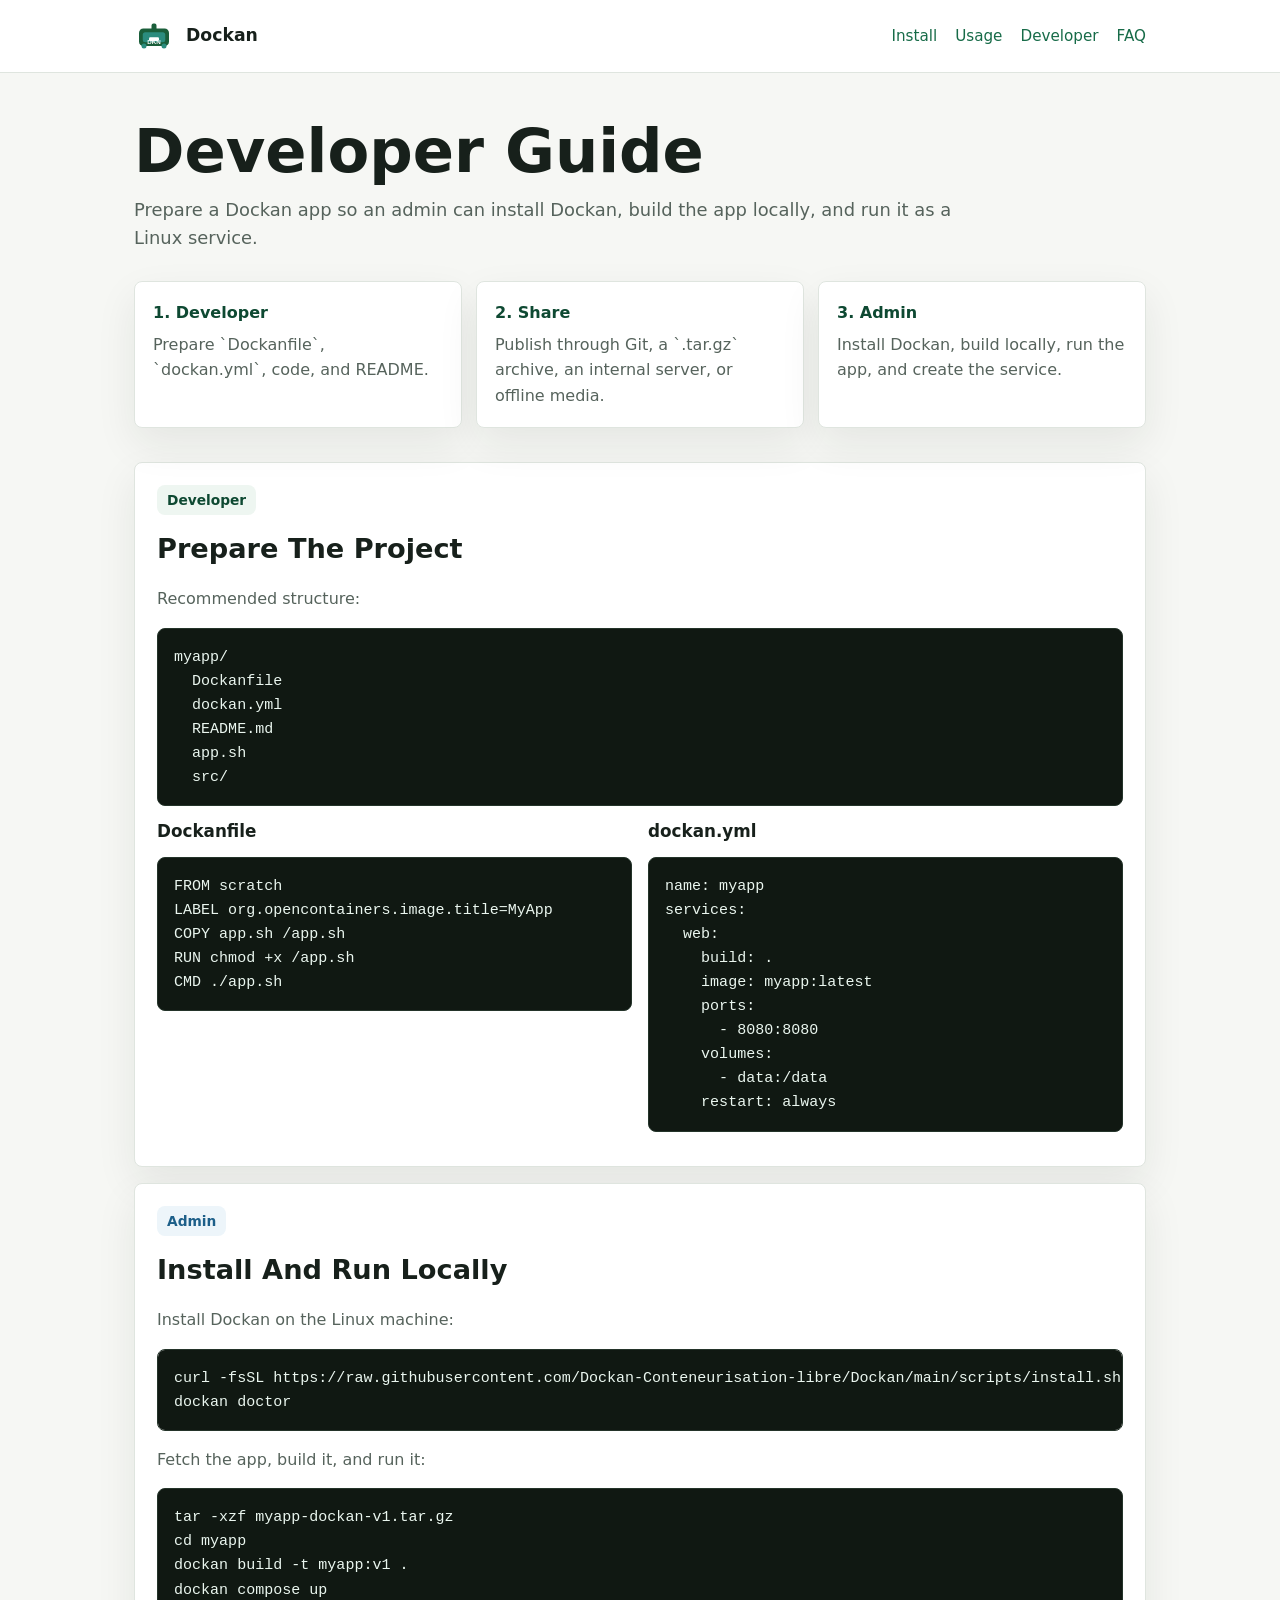
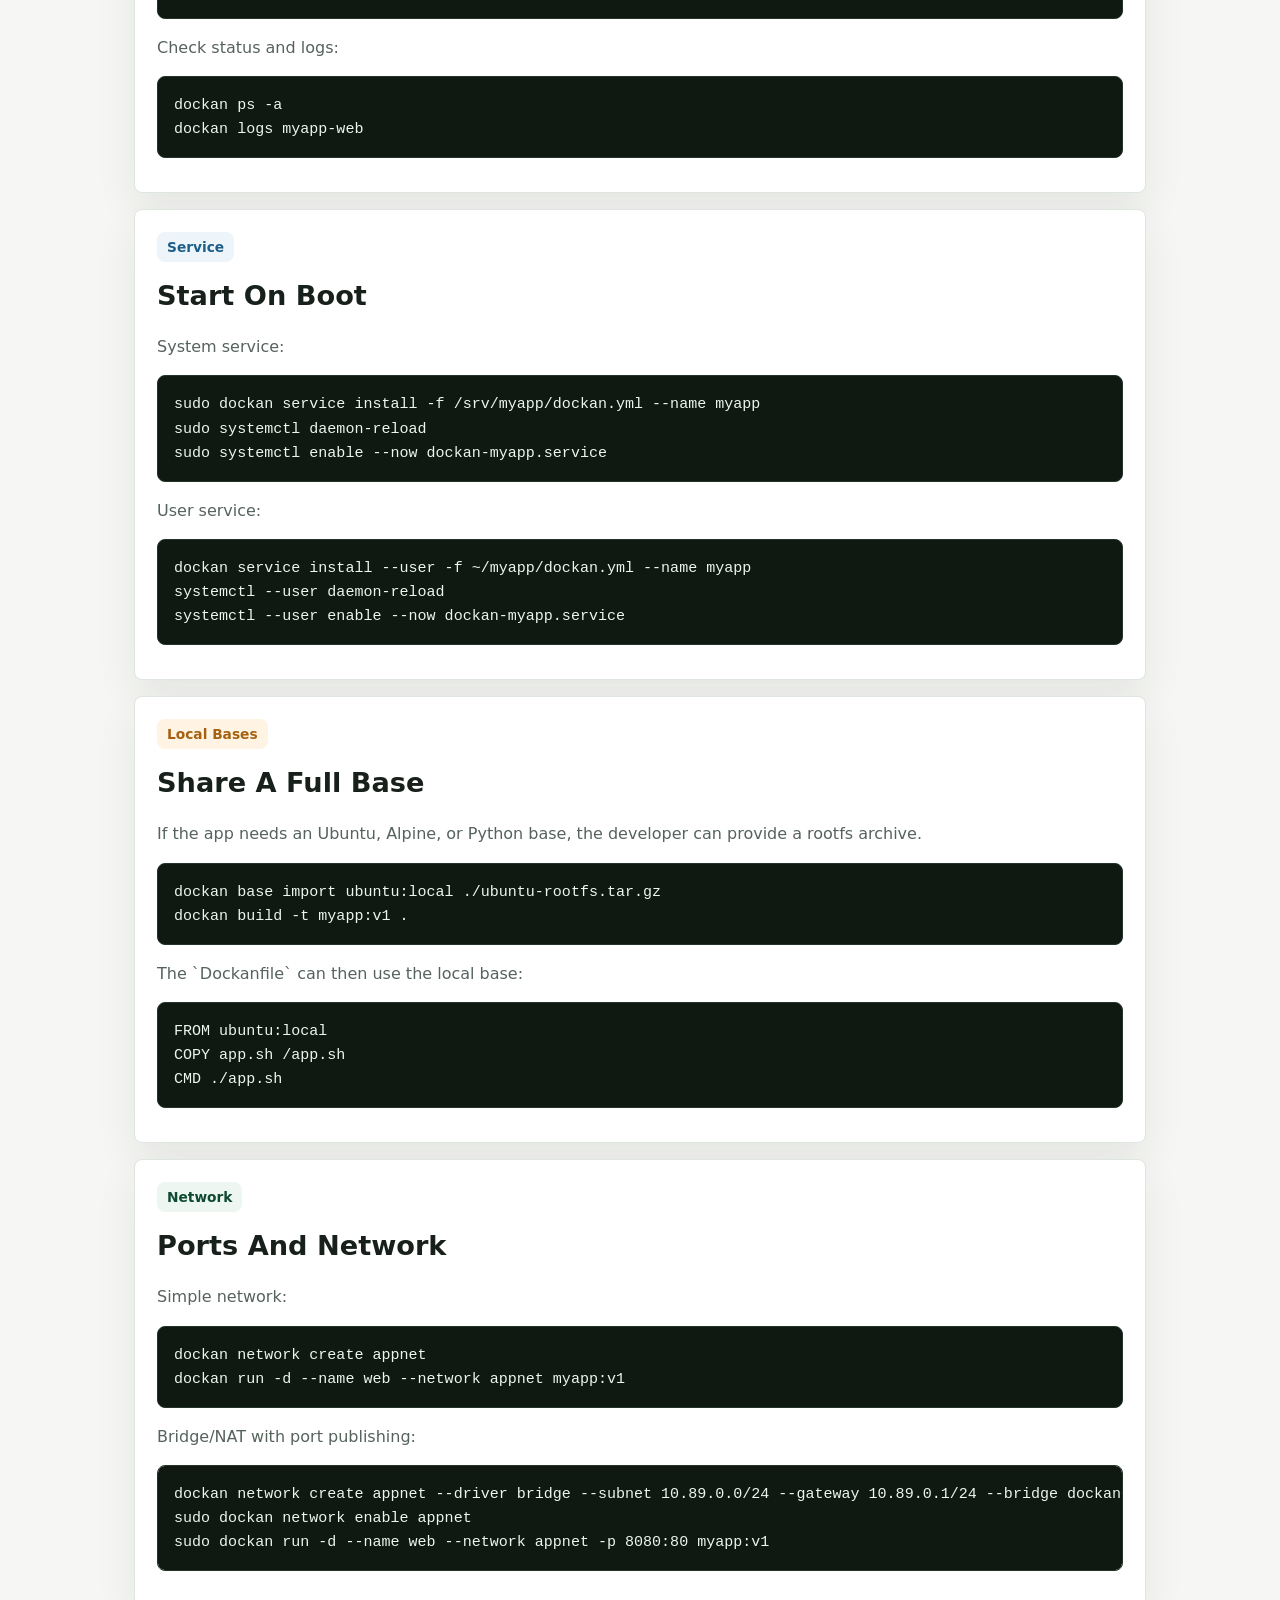
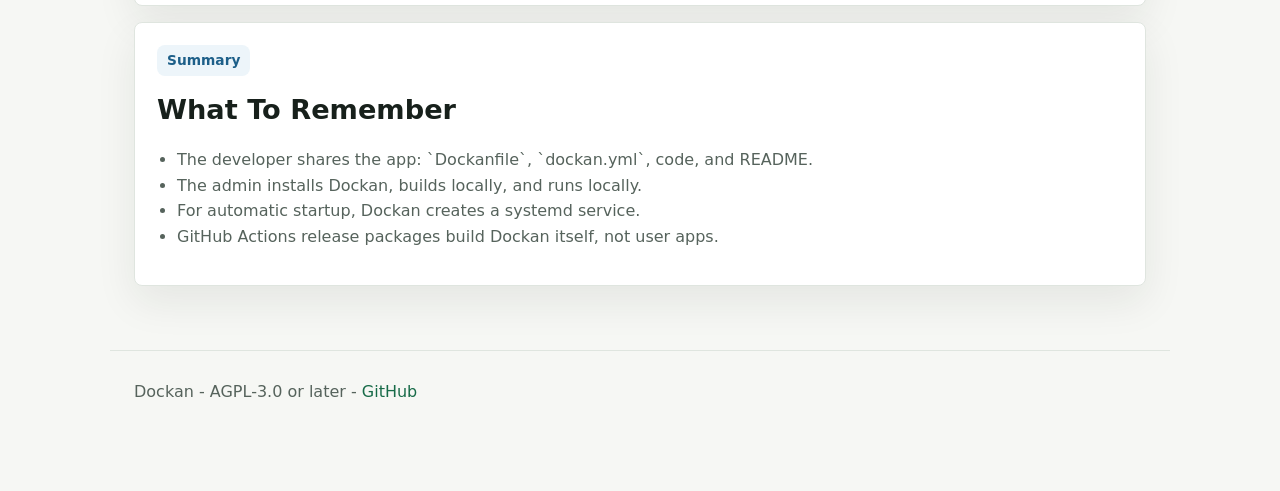
==== docs/developer.html @ 0fec71ae "Make Dockan a local Docker alternative" ====
<!DOCTYPE html>
<html lang="en">
<head>
  <meta charset="UTF-8">
  <meta name="viewport" content="width=device-width, initial-scale=1.0">
  <title>Dockan Developer Guide</title>
  <meta name="description" content="Developer guide for Dockan apps: package an app, share it with admins, and run it locally as a Linux service.">
  <link rel="icon" type="image/svg+xml" href="./dockan-logo.svg">
  <style>
    :root {
      --bg: #f6f7f4;
      --panel: #ffffff;
      --ink: #17201b;
      --muted: #56635c;
      --line: #dfe5df;
      --green: #176b48;
      --green-dark: #0e4932;
      --blue: #1d5f89;
      --amber: #a56110;
      --code: #eef2ee;
      --shadow: 0 16px 40px rgba(23, 32, 27, 0.08);
    }

    * {
      box-sizing: border-box;
    }

    body {
      margin: 0;
      background: var(--bg);
      color: var(--ink);
      font-family: Inter, ui-sans-serif, system-ui, -apple-system, BlinkMacSystemFont, "Segoe UI", sans-serif;
      line-height: 1.6;
    }

    a {
      color: var(--green);
      text-decoration: none;
    }

    a:hover {
      text-decoration: underline;
    }

    header {
      background: #ffffff;
      border-bottom: 1px solid var(--line);
    }

    .topbar {
      max-width: 1060px;
      margin: 0 auto;
      padding: 16px 24px;
      display: flex;
      align-items: center;
      justify-content: space-between;
      gap: 16px;
    }

    .brand {
      display: flex;
      align-items: center;
      gap: 12px;
      color: var(--ink);
      font-weight: 800;
      font-size: 1.08rem;
    }

    .brand img {
      width: 40px;
      height: 40px;
    }

    nav {
      display: flex;
      align-items: center;
      gap: 18px;
      flex-wrap: wrap;
      font-size: 0.95rem;
    }

    main {
      max-width: 1060px;
      margin: 0 auto;
      padding: 48px 24px;
    }

    h1 {
      margin: 0 0 14px;
      font-size: clamp(2.1rem, 5vw, 3.8rem);
      line-height: 1;
      letter-spacing: 0;
    }

    h2 {
      margin: 0 0 16px;
      font-size: 1.7rem;
      letter-spacing: 0;
    }

    h3 {
      margin: 0 0 8px;
      font-size: 1.05rem;
    }

    .lead {
      margin: 0 0 28px;
      color: var(--muted);
      font-size: 1.12rem;
      max-width: 820px;
    }

    .flow {
      display: grid;
      grid-template-columns: repeat(3, minmax(0, 1fr));
      gap: 14px;
      margin: 26px 0 34px;
    }

    .step,
    section {
      background: var(--panel);
      border: 1px solid var(--line);
      border-radius: 8px;
      box-shadow: var(--shadow);
    }

    .step {
      padding: 18px;
    }

    .step strong {
      display: block;
      color: var(--green-dark);
      margin-bottom: 6px;
    }

    .step p {
      margin: 0;
      color: var(--muted);
    }

    section {
      padding: 22px;
      margin: 16px 0;
    }

    .badge {
      display: inline-flex;
      align-items: center;
      min-height: 28px;
      padding: 4px 10px;
      border-radius: 8px;
      background: #eef6f1;
      color: var(--green-dark);
      font-weight: 800;
      font-size: 0.86rem;
      margin-bottom: 12px;
    }

    .badge.blue {
      background: #edf5fa;
      color: var(--blue);
    }

    .badge.amber {
      background: #fff4e4;
      color: var(--amber);
    }

    p {
      color: var(--muted);
    }

    ul {
      margin: 0 0 14px;
      padding-left: 20px;
      color: var(--muted);
    }

    pre {
      margin: 12px 0;
      padding: 16px;
      overflow-x: auto;
      background: #101812;
      color: #eaf6ef;
      border-radius: 8px;
      border: 1px solid #24342a;
      font-size: 0.94rem;
    }

    code {
      font-family: "SFMono-Regular", Consolas, "Liberation Mono", monospace;
    }

    p code,
    li code {
      background: var(--code);
      border-radius: 6px;
      padding: 2px 6px;
      color: var(--ink);
    }

    .split {
      display: grid;
      grid-template-columns: minmax(0, 1fr) minmax(0, 1fr);
      gap: 16px;
    }

    footer {
      max-width: 1060px;
      margin: 0 auto;
      padding: 28px 24px 46px;
      color: var(--muted);
      border-top: 1px solid var(--line);
    }

    @media (max-width: 820px) {
      .topbar {
        align-items: flex-start;
        flex-direction: column;
      }

      .flow,
      .split {
        grid-template-columns: 1fr;
      }
    }
  </style>
</head>
<body>
  <header>
    <div class="topbar">
      <a class="brand" href="./index.html" aria-label="Dockan home">
        <img src="./dockan-logo.svg" alt="">
        <span>Dockan</span>
      </a>
      <nav aria-label="Navigation">
        <a href="./index.html#install">Install</a>
        <a href="./index.html#usage">Usage</a>
        <a href="./developer.html">Developer</a>
        <a href="./faq.html">FAQ</a>
      </nav>
    </div>
  </header>

  <main>
    <h1>Developer Guide</h1>
    <p class="lead">Prepare a Dockan app so an admin can install Dockan, build the app locally, and run it as a Linux service.</p>

    <div class="flow">
      <div class="step">
        <strong>1. Developer</strong>
        <p>Prepare `Dockanfile`, `dockan.yml`, code, and README.</p>
      </div>
      <div class="step">
        <strong>2. Share</strong>
        <p>Publish through Git, a `.tar.gz` archive, an internal server, or offline media.</p>
      </div>
      <div class="step">
        <strong>3. Admin</strong>
        <p>Install Dockan, build locally, run the app, and create the service.</p>
      </div>
    </div>

    <section>
      <span class="badge">Developer</span>
      <h2>Prepare The Project</h2>
      <p>Recommended structure:</p>
      <pre><code>myapp/
  Dockanfile
  dockan.yml
  README.md
  app.sh
  src/</code></pre>
      <div class="split">
        <div>
          <h3>Dockanfile</h3>
          <pre><code>FROM scratch
LABEL org.opencontainers.image.title=MyApp
COPY app.sh /app.sh
RUN chmod +x /app.sh
CMD ./app.sh</code></pre>
        </div>
        <div>
          <h3>dockan.yml</h3>
          <pre><code>name: myapp
services:
  web:
    build: .
    image: myapp:latest
    ports:
      - 8080:8080
    volumes:
      - data:/data
    restart: always</code></pre>
        </div>
      </div>
    </section>

    <section>
      <span class="badge blue">Admin</span>
      <h2>Install And Run Locally</h2>
      <p>Install Dockan on the Linux machine:</p>
      <pre><code>curl -fsSL https://raw.githubusercontent.com/Dockan-Conteneurisation-libre/Dockan/main/scripts/install.sh | sudo sh
dockan doctor</code></pre>
      <p>Fetch the app, build it, and run it:</p>
      <pre><code>tar -xzf myapp-dockan-v1.tar.gz
cd myapp
dockan build -t myapp:v1 .
dockan compose up</code></pre>
      <p>Check status and logs:</p>
      <pre><code>dockan ps -a
dockan logs myapp-web</code></pre>
    </section>

    <section>
      <span class="badge blue">Service</span>
      <h2>Start On Boot</h2>
      <p>System service:</p>
      <pre><code>sudo dockan service install -f /srv/myapp/dockan.yml --name myapp
sudo systemctl daemon-reload
sudo systemctl enable --now dockan-myapp.service</code></pre>
      <p>User service:</p>
      <pre><code>dockan service install --user -f ~/myapp/dockan.yml --name myapp
systemctl --user daemon-reload
systemctl --user enable --now dockan-myapp.service</code></pre>
    </section>

    <section>
      <span class="badge amber">Local Bases</span>
      <h2>Share A Full Base</h2>
      <p>If the app needs an Ubuntu, Alpine, or Python base, the developer can provide a rootfs archive.</p>
      <pre><code>dockan base import ubuntu:local ./ubuntu-rootfs.tar.gz
dockan build -t myapp:v1 .</code></pre>
      <p>The `Dockanfile` can then use the local base:</p>
      <pre><code>FROM ubuntu:local
COPY app.sh /app.sh
CMD ./app.sh</code></pre>
    </section>

    <section>
      <span class="badge">Network</span>
      <h2>Ports And Network</h2>
      <p>Simple network:</p>
      <pre><code>dockan network create appnet
dockan run -d --name web --network appnet myapp:v1</code></pre>
      <p>Bridge/NAT with port publishing:</p>
      <pre><code>dockan network create appnet --driver bridge --subnet 10.89.0.0/24 --gateway 10.89.0.1/24 --bridge dockan0
sudo dockan network enable appnet
sudo dockan run -d --name web --network appnet -p 8080:80 myapp:v1</code></pre>
    </section>

    <section>
      <span class="badge blue">Summary</span>
      <h2>What To Remember</h2>
      <ul>
        <li>The developer shares the app: `Dockanfile`, `dockan.yml`, code, and README.</li>
        <li>The admin installs Dockan, builds locally, and runs locally.</li>
        <li>For automatic startup, Dockan creates a systemd service.</li>
        <li>GitHub Actions release packages build Dockan itself, not user apps.</li>
      </ul>
    </section>
  </main>

  <footer>
    Dockan - AGPL-3.0 or later - <a href="https://github.com/Dockan-Conteneurisation-libre/Dockan" target="_blank" rel="noopener">GitHub</a>
  </footer>
</body>
</html>
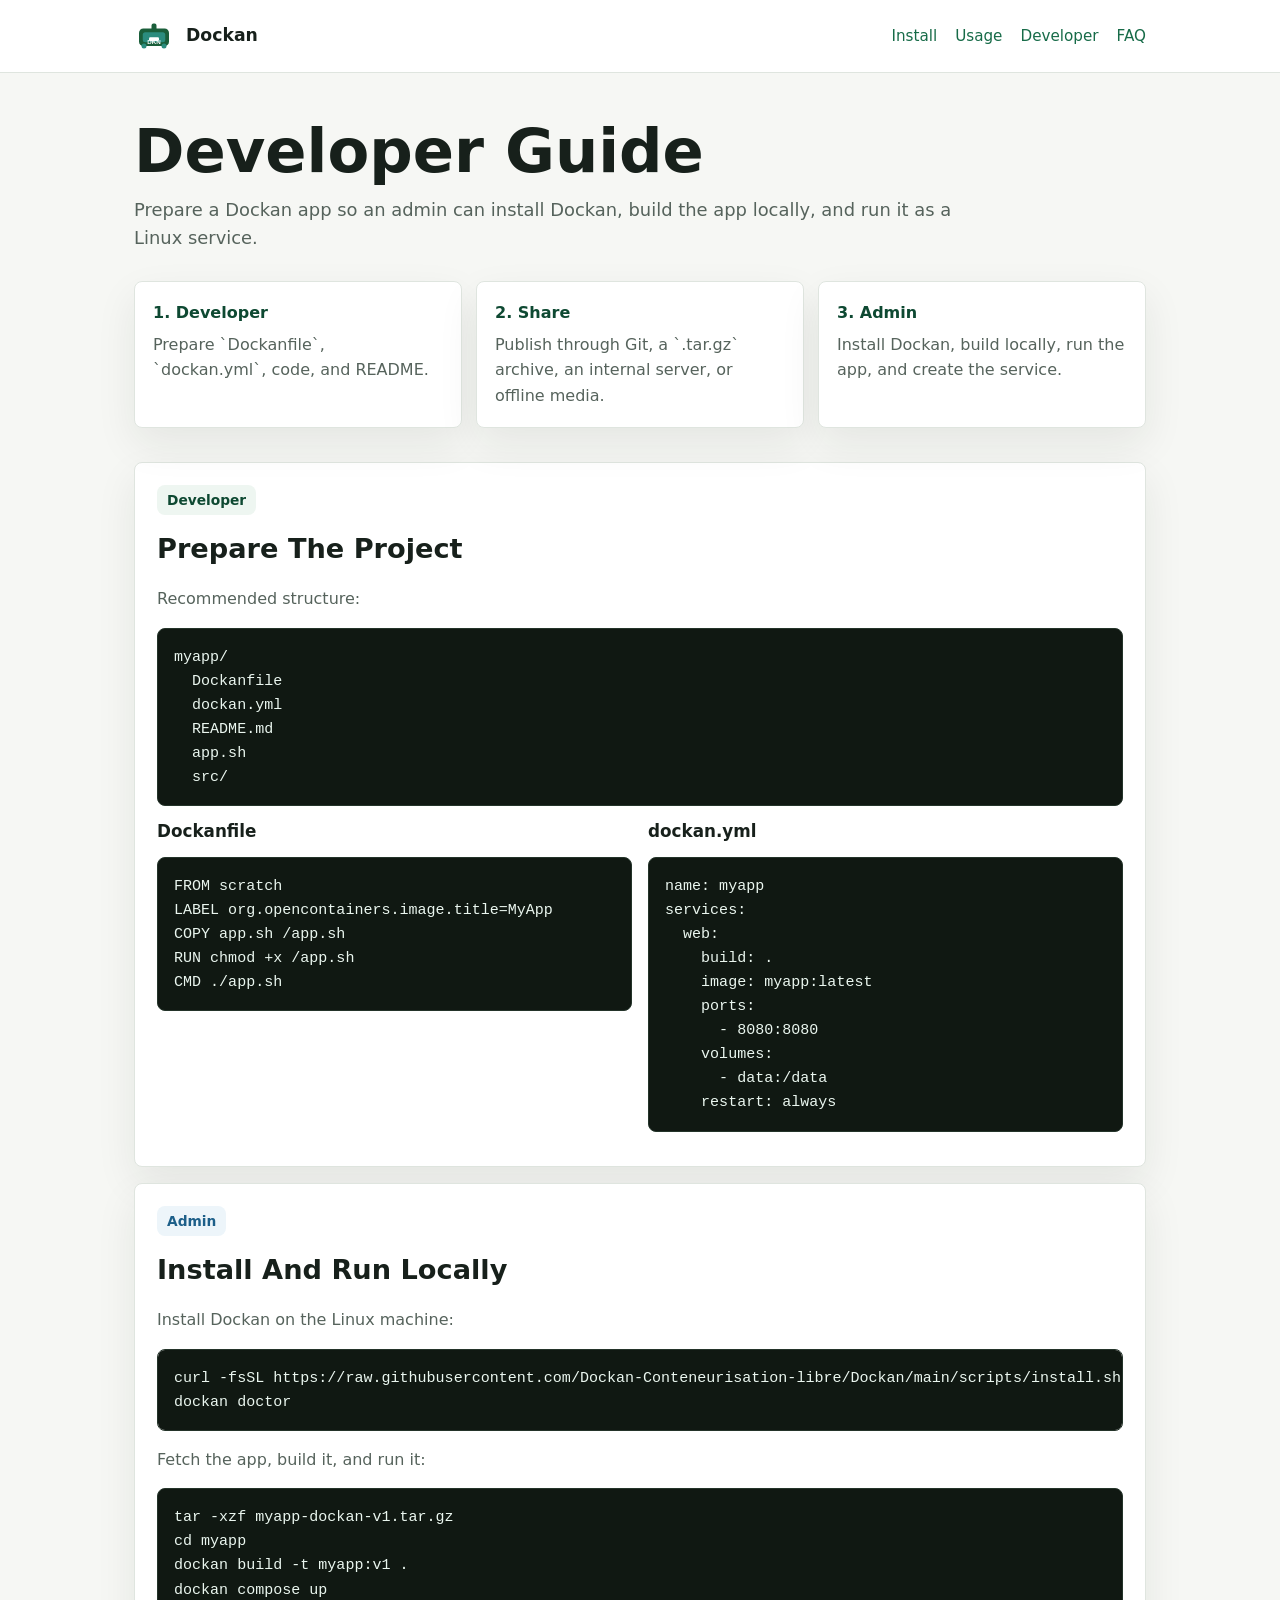
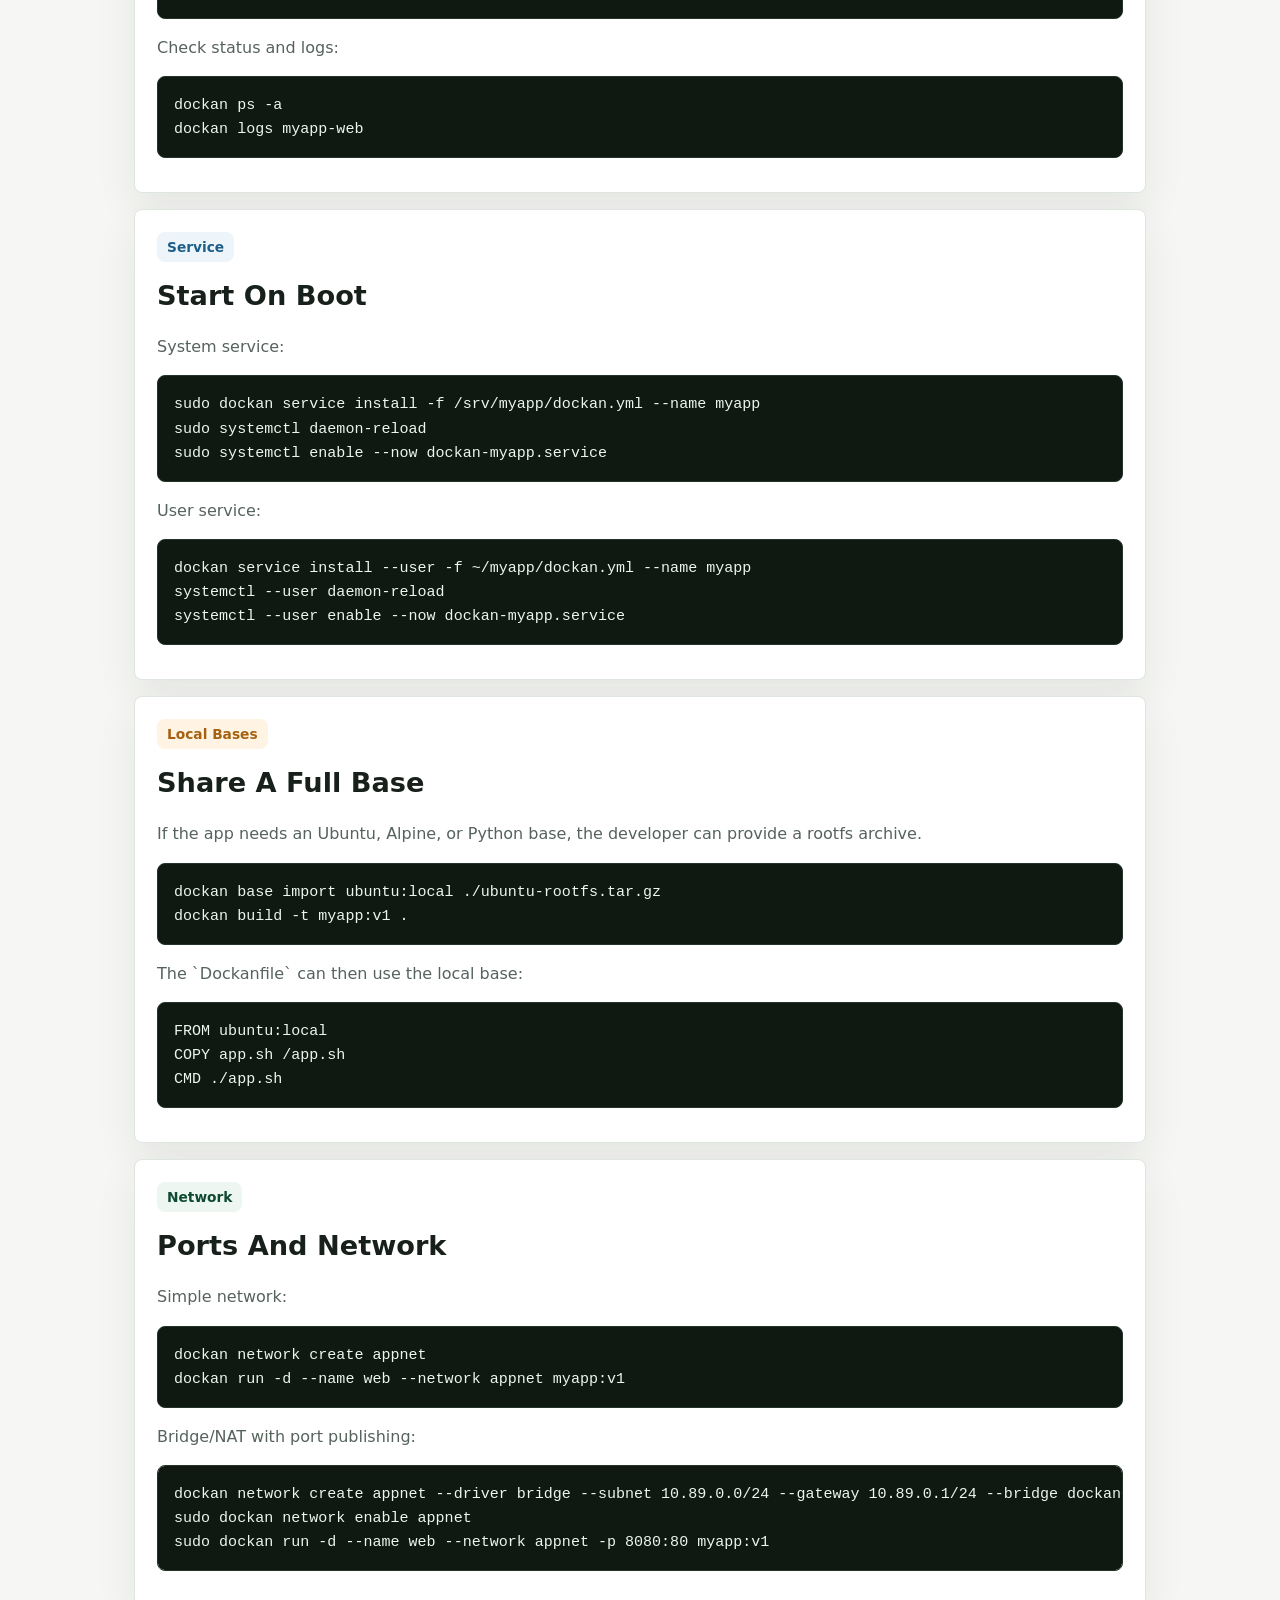
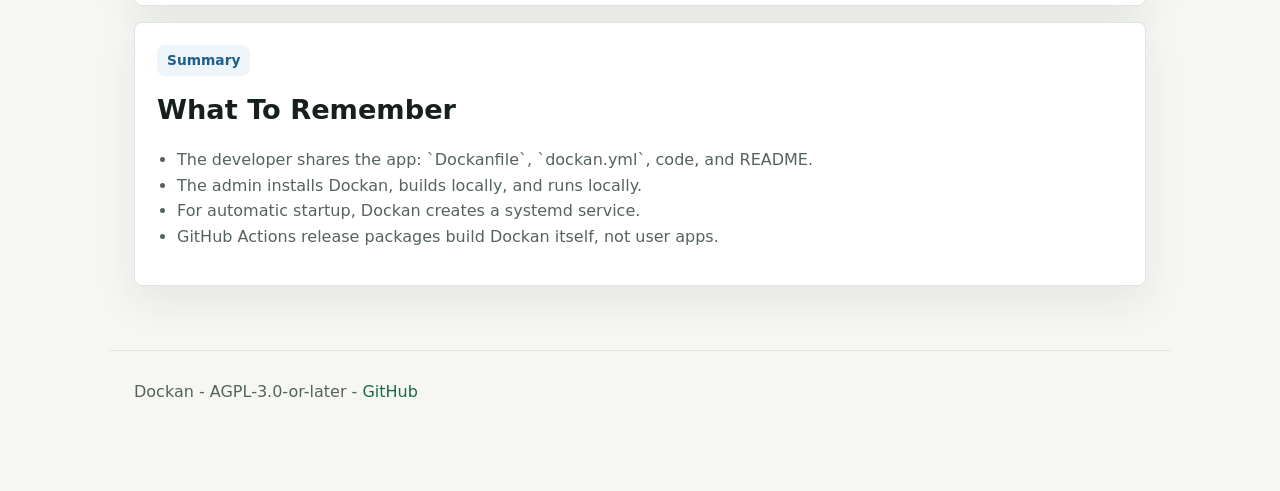
==== commit 2cb4ca1e: "Update AGPL license text" ====
--- a/docs/developer.html
+++ b/docs/developer.html
@@ -364,7 +364,7 @@
   </main>
 
   <footer>
-    Dockan - AGPL-3.0 or later - <a href="https://github.com/Dockan-Conteneurisation-libre/Dockan" target="_blank" rel="noopener">GitHub</a>
+    Dockan - AGPL-3.0-or-later - <a href="https://github.com/Dockan-Conteneurisation-libre/Dockan" target="_blank" rel="noopener">GitHub</a>
   </footer>
 </body>
 </html>
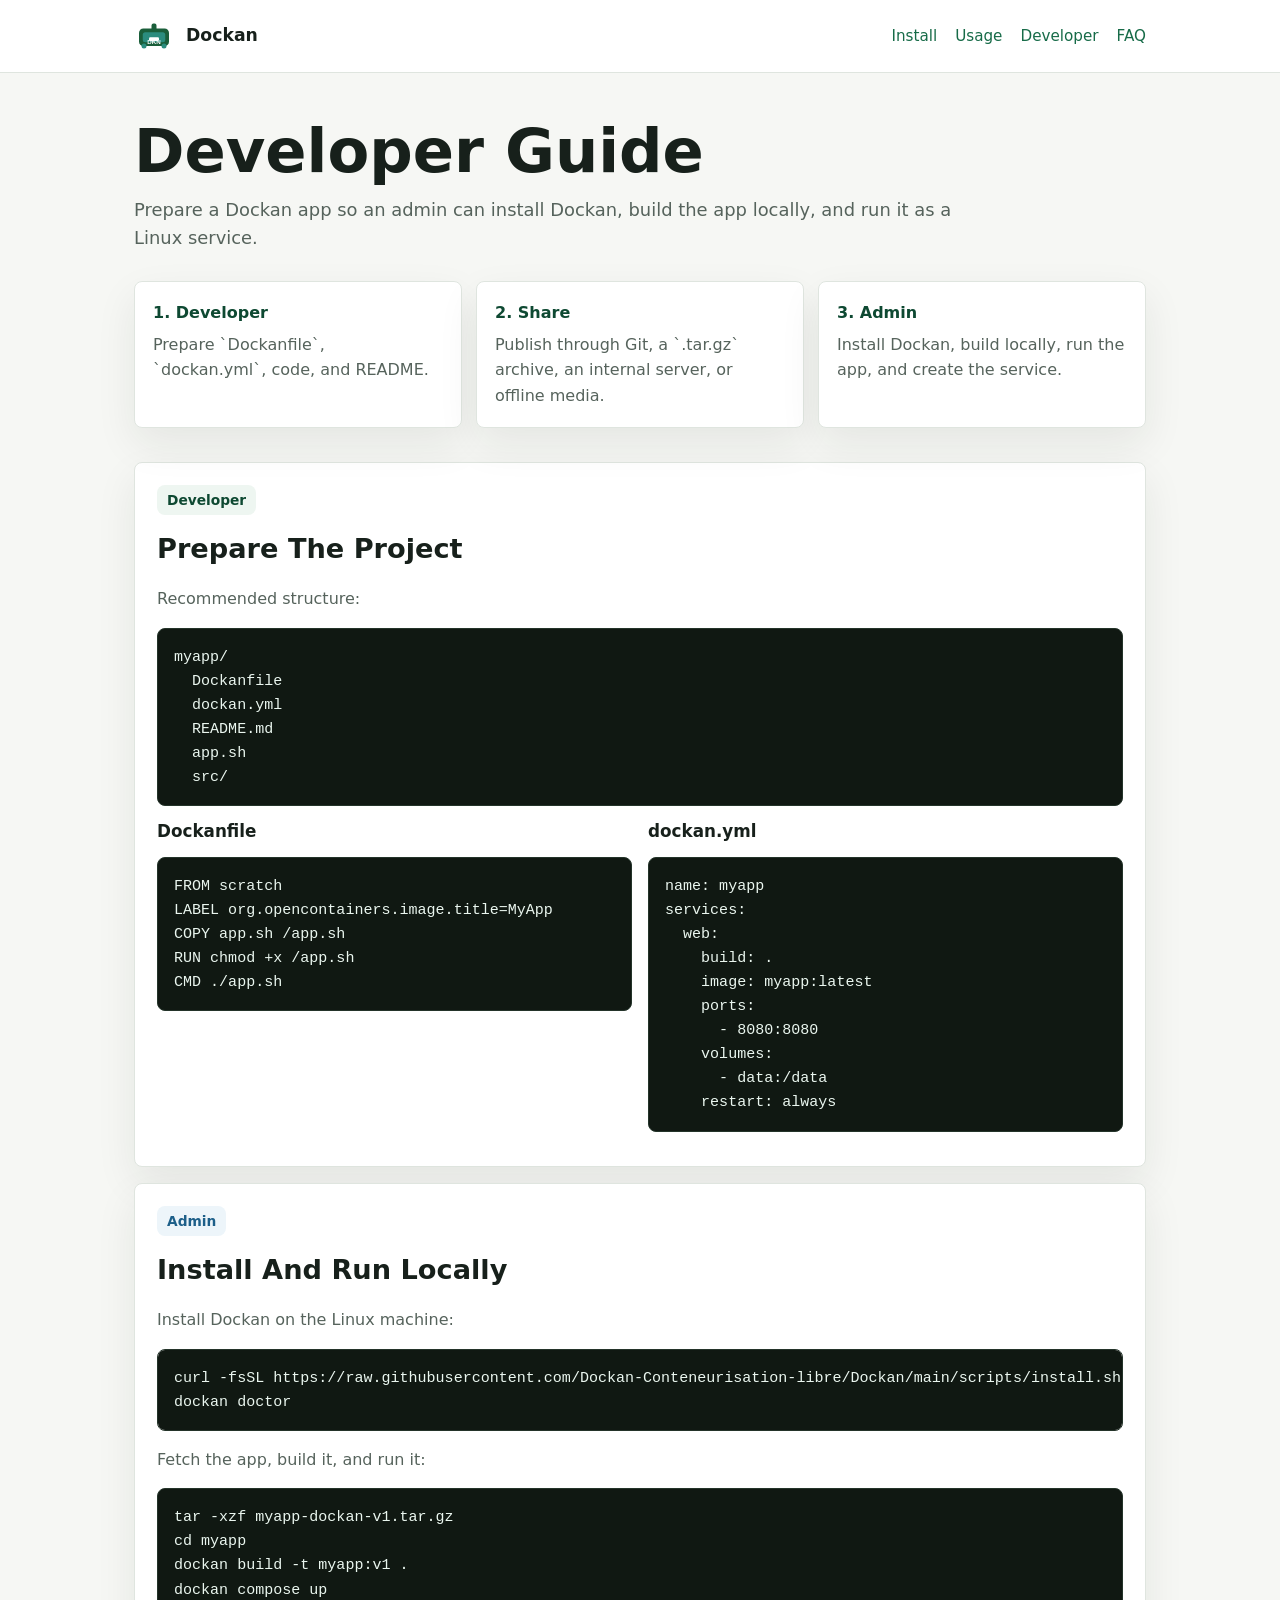
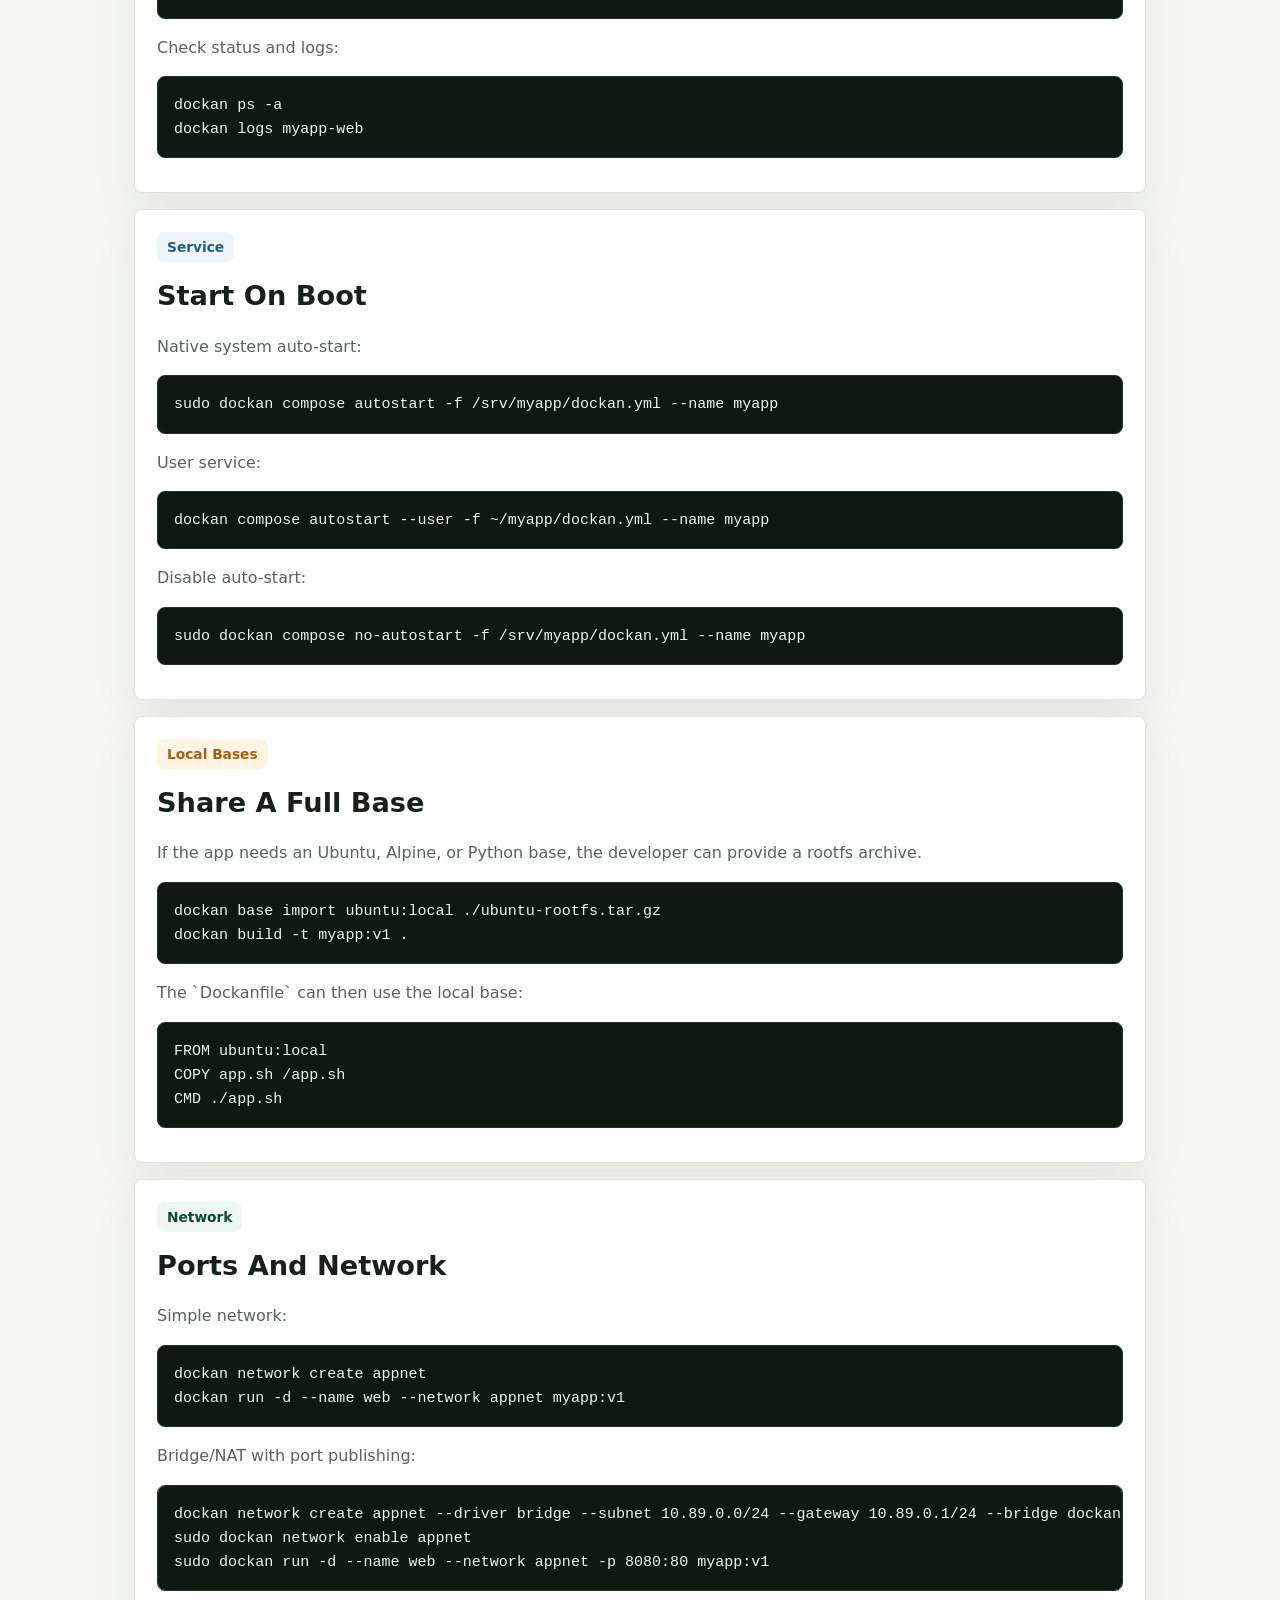
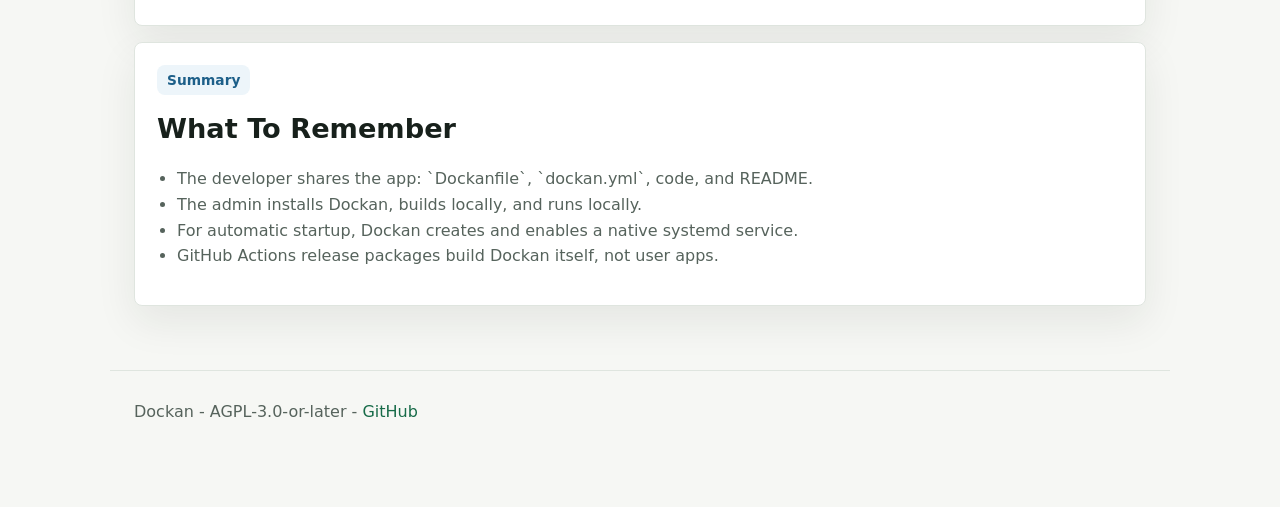
==== commit a59c2a7b: "Document native compose autostart" ====
--- a/docs/developer.html
+++ b/docs/developer.html
@@ -302,7 +302,7 @@
       <span class="badge blue">Admin</span>
       <h2>Install And Run Locally</h2>
       <p>Install Dockan on the Linux machine:</p>
-      <pre><code>curl -fsSL https://raw.githubusercontent.com/Dockan-Conteneurisation-libre/Dockan/main/scripts/install.sh | sudo sh
+      <pre><code>curl -fsSL https://raw.githubusercontent.com/Dockan-Conteneurisation-libre/Dockan/main/scripts/install.sh | sh
 dockan doctor</code></pre>
       <p>Fetch the app, build it, and run it:</p>
       <pre><code>tar -xzf myapp-dockan-v1.tar.gz
@@ -317,14 +317,12 @@
     <section>
       <span class="badge blue">Service</span>
       <h2>Start On Boot</h2>
-      <p>System service:</p>
-      <pre><code>sudo dockan service install -f /srv/myapp/dockan.yml --name myapp
-sudo systemctl daemon-reload
-sudo systemctl enable --now dockan-myapp.service</code></pre>
+      <p>Native system auto-start:</p>
+      <pre><code>sudo dockan compose autostart -f /srv/myapp/dockan.yml --name myapp</code></pre>
       <p>User service:</p>
-      <pre><code>dockan service install --user -f ~/myapp/dockan.yml --name myapp
-systemctl --user daemon-reload
-systemctl --user enable --now dockan-myapp.service</code></pre>
+      <pre><code>dockan compose autostart --user -f ~/myapp/dockan.yml --name myapp</code></pre>
+      <p>Disable auto-start:</p>
+      <pre><code>sudo dockan compose no-autostart -f /srv/myapp/dockan.yml --name myapp</code></pre>
     </section>
 
     <section>
@@ -357,7 +355,7 @@
       <ul>
         <li>The developer shares the app: `Dockanfile`, `dockan.yml`, code, and README.</li>
         <li>The admin installs Dockan, builds locally, and runs locally.</li>
-        <li>For automatic startup, Dockan creates a systemd service.</li>
+        <li>For automatic startup, Dockan creates and enables a native systemd service.</li>
         <li>GitHub Actions release packages build Dockan itself, not user apps.</li>
       </ul>
     </section>
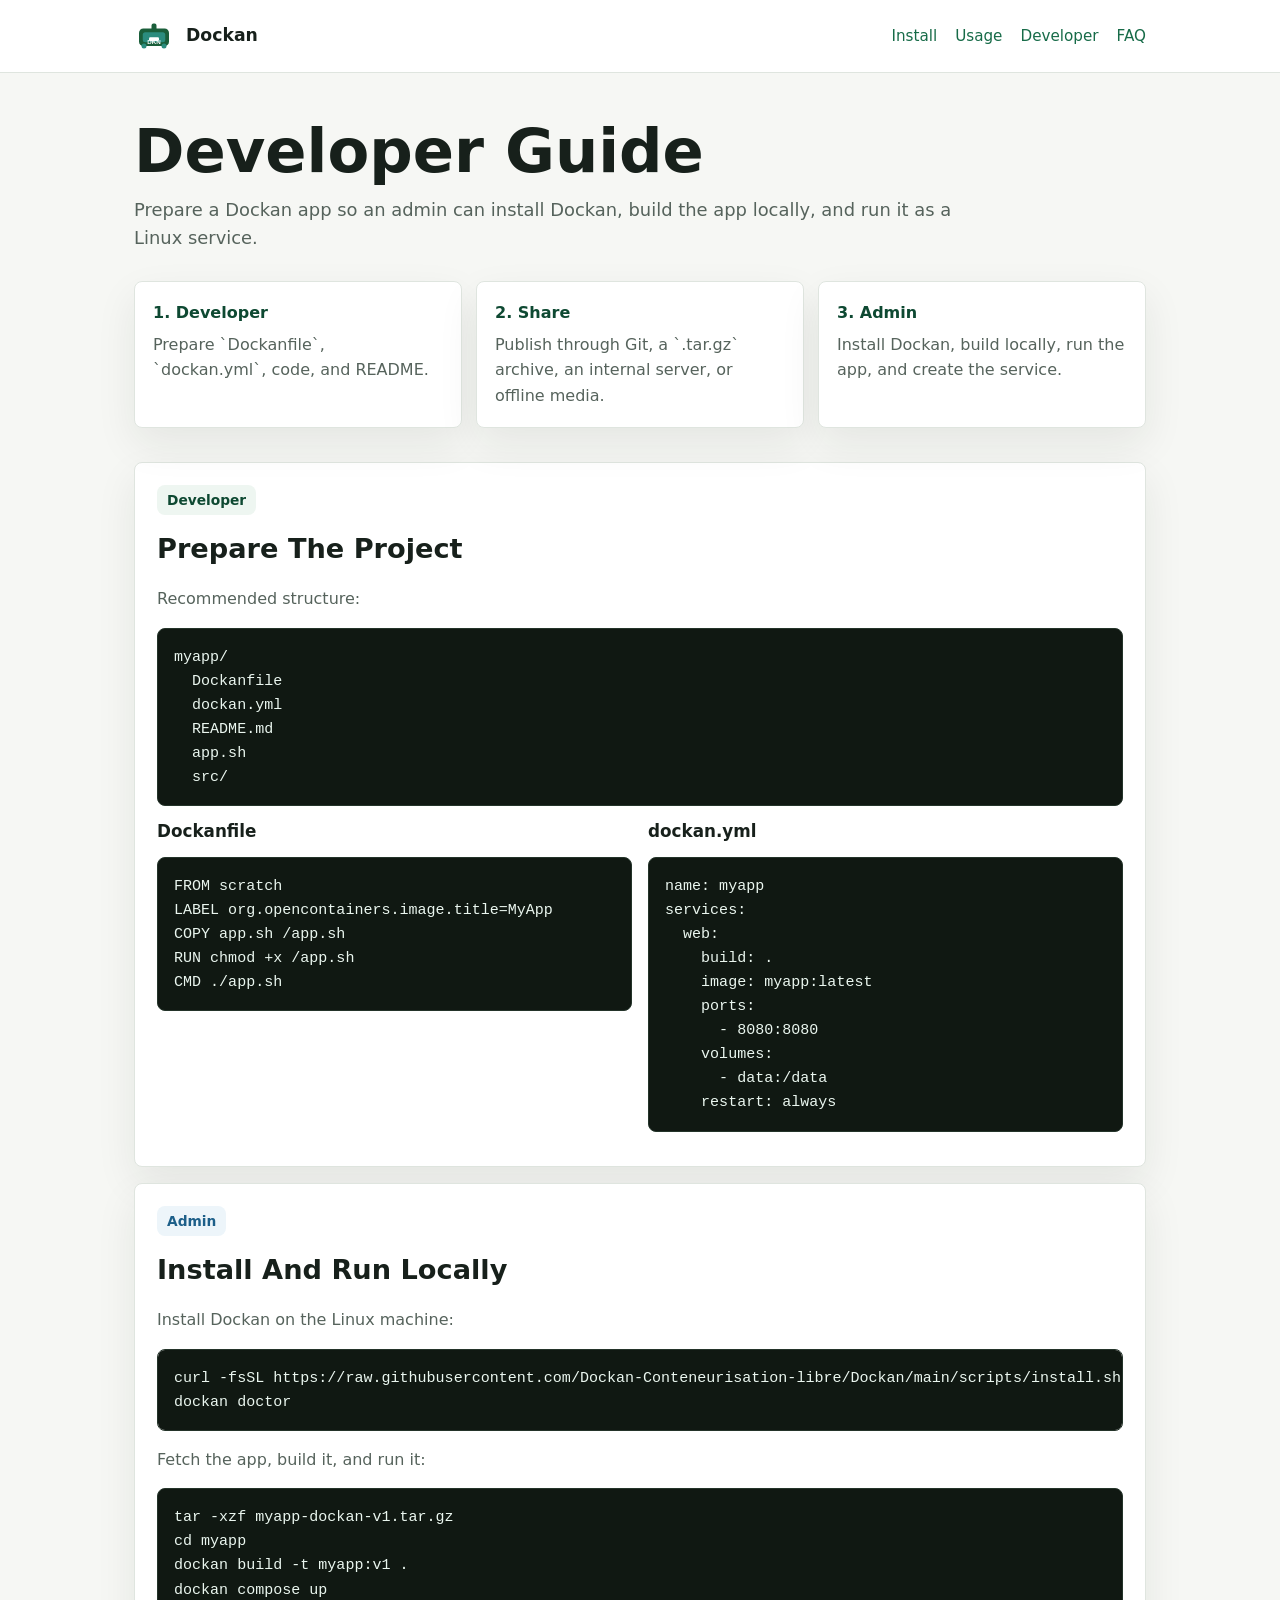
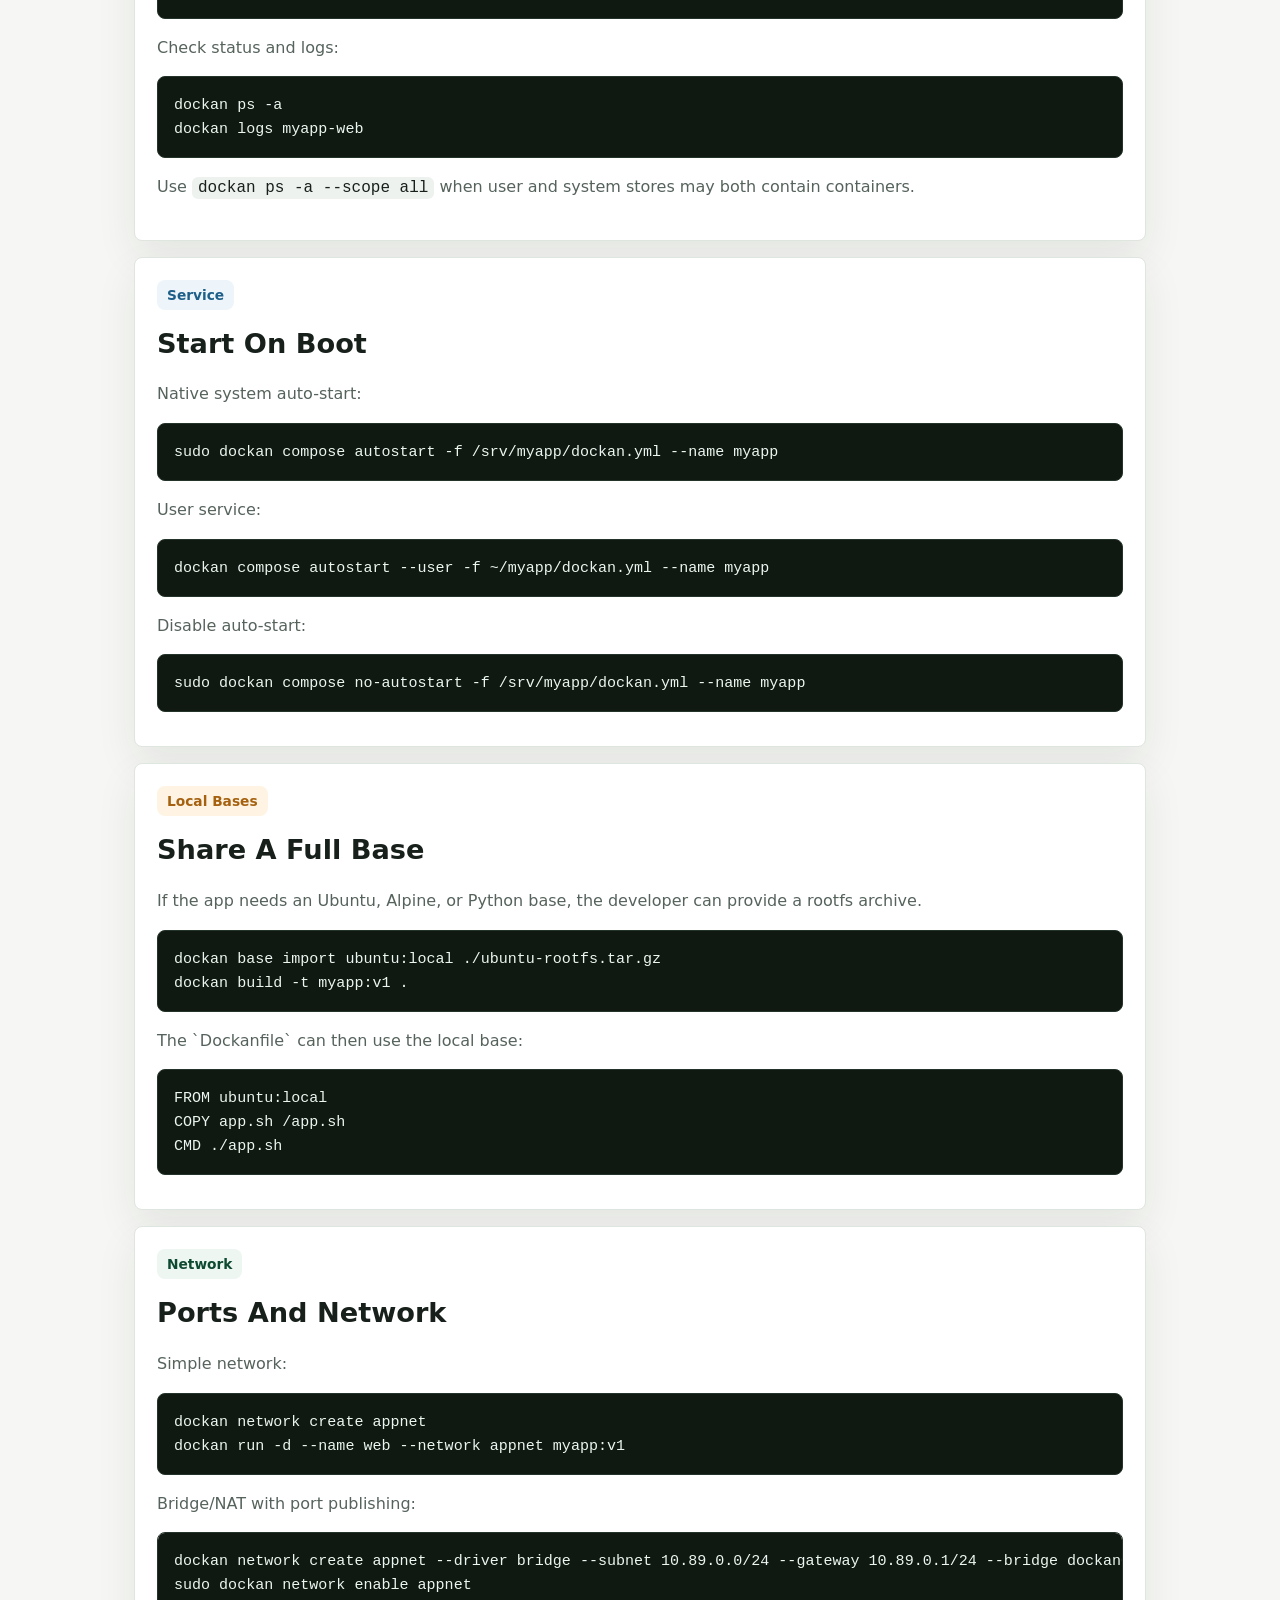
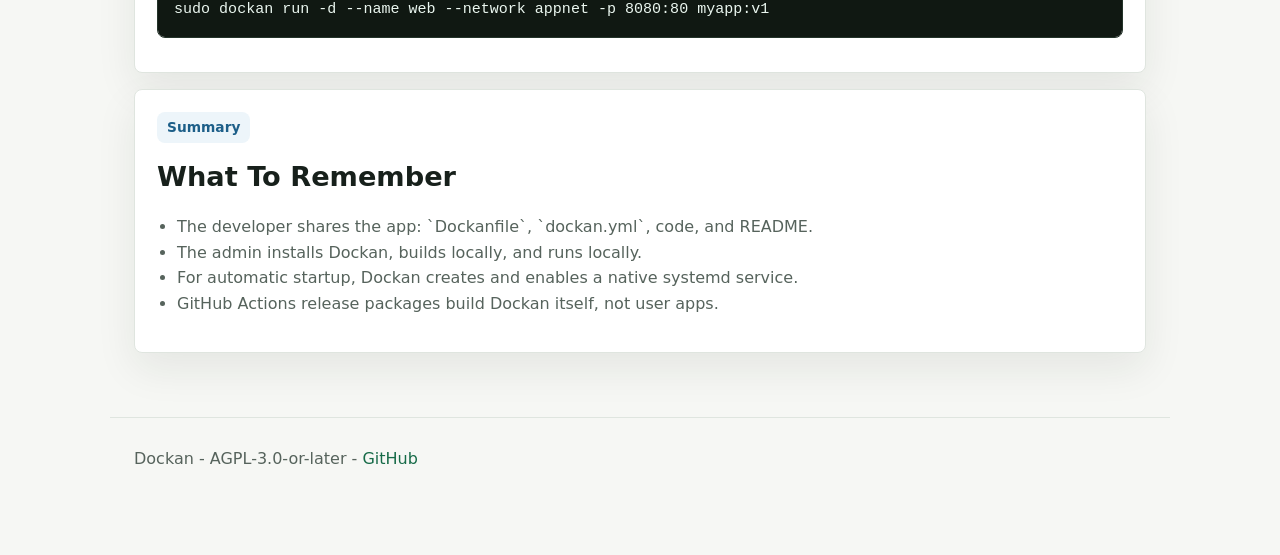
==== commit 924dc66c: "Update store scope documentation" ====
--- a/docs/developer.html
+++ b/docs/developer.html
@@ -312,6 +312,7 @@
       <p>Check status and logs:</p>
       <pre><code>dockan ps -a
 dockan logs myapp-web</code></pre>
+      <p>Use <code>dockan ps -a --scope all</code> when user and system stores may both contain containers.</p>
     </section>
 
     <section>
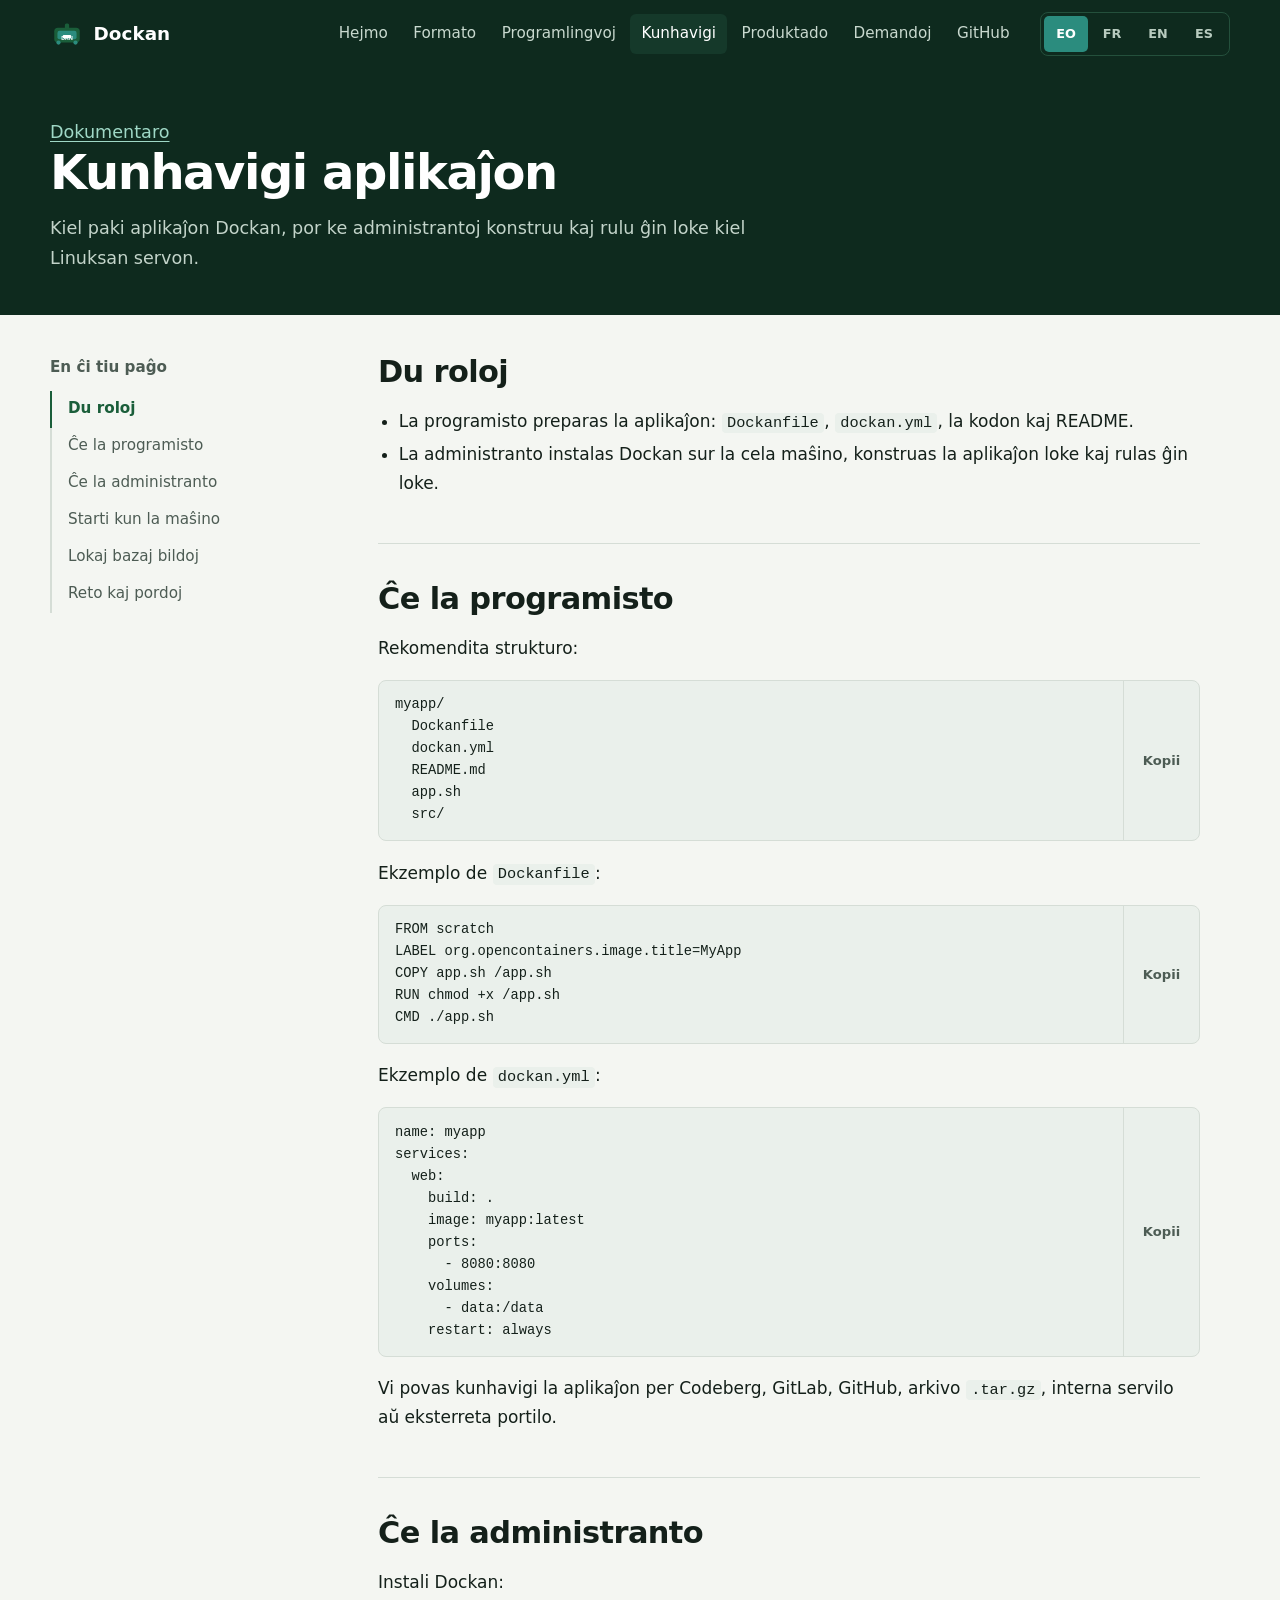
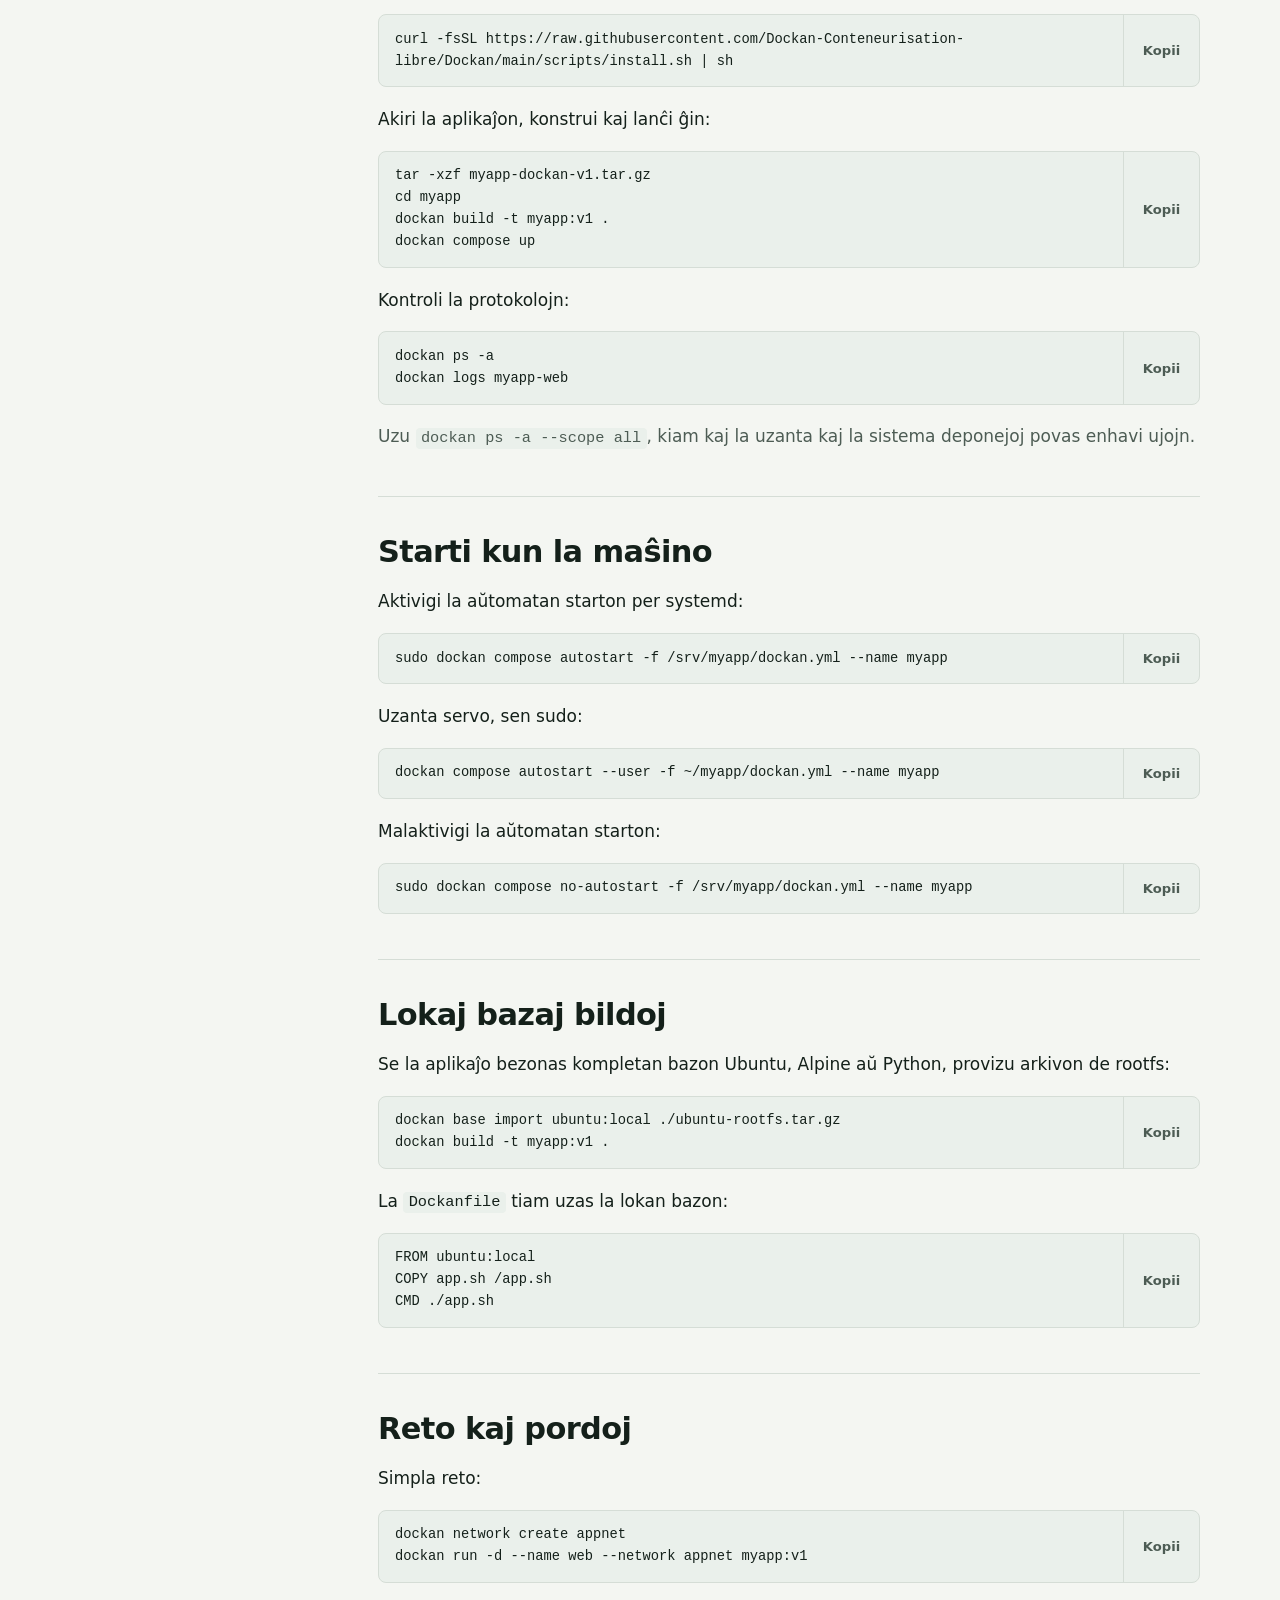
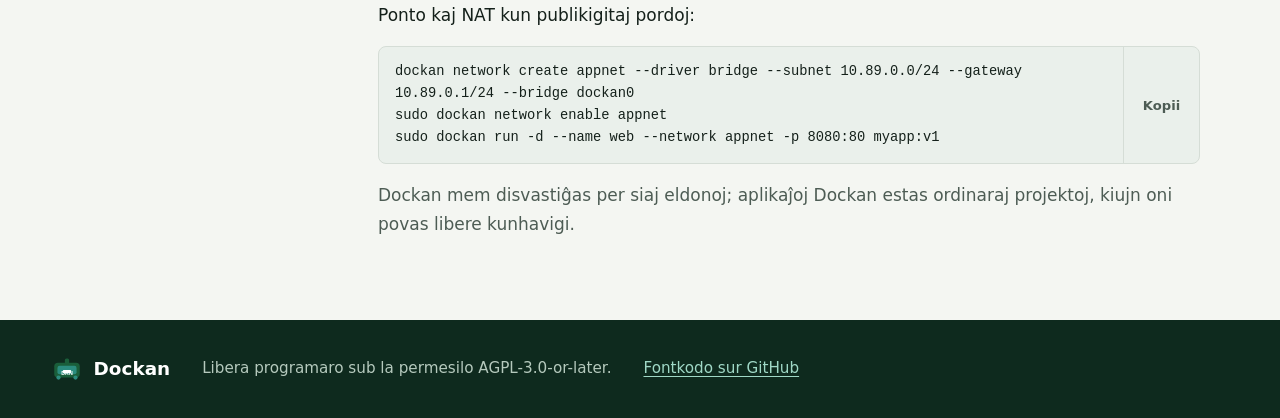
==== commit 818321b9: "docs(site): translate and restyle every documentation page - Format, languages, developer, productio" ====
--- a/docs/developer.html
+++ b/docs/developer.html
@@ -1,290 +1,97 @@
 <!DOCTYPE html>
-<html lang="en">
+<html lang="eo">
 <head>
   <meta charset="UTF-8">
-  <meta name="viewport" content="width=device-width, initial-scale=1.0">
-  <title>Dockan Developer Guide</title>
-  <meta name="description" content="Developer guide for Dockan apps: package an app, share it with admins, and run it locally as a Linux service.">
-  <link rel="icon" type="image/svg+xml" href="./dockan-logo.svg">
-  <style>
-    :root {
-      --bg: #f6f7f4;
-      --panel: #ffffff;
-      --ink: #17201b;
-      --muted: #56635c;
-      --line: #dfe5df;
-      --green: #176b48;
-      --green-dark: #0e4932;
-      --blue: #1d5f89;
-      --amber: #a56110;
-      --code: #eef2ee;
-      --shadow: 0 16px 40px rgba(23, 32, 27, 0.08);
-    }
-
-    * {
-      box-sizing: border-box;
-    }
-
-    body {
-      margin: 0;
-      background: var(--bg);
-      color: var(--ink);
-      font-family: Inter, ui-sans-serif, system-ui, -apple-system, BlinkMacSystemFont, "Segoe UI", sans-serif;
-      line-height: 1.6;
-    }
-
-    a {
-      color: var(--green);
-      text-decoration: none;
-    }
-
-    a:hover {
-      text-decoration: underline;
-    }
-
-    header {
-      background: #ffffff;
-      border-bottom: 1px solid var(--line);
-    }
-
-    .topbar {
-      max-width: 1060px;
-      margin: 0 auto;
-      padding: 16px 24px;
-      display: flex;
-      align-items: center;
-      justify-content: space-between;
-      gap: 16px;
-    }
-
-    .brand {
-      display: flex;
-      align-items: center;
-      gap: 12px;
-      color: var(--ink);
-      font-weight: 800;
-      font-size: 1.08rem;
-    }
-
-    .brand img {
-      width: 40px;
-      height: 40px;
-    }
-
-    nav {
-      display: flex;
-      align-items: center;
-      gap: 18px;
-      flex-wrap: wrap;
-      font-size: 0.95rem;
-    }
-
-    main {
-      max-width: 1060px;
-      margin: 0 auto;
-      padding: 48px 24px;
-    }
-
-    h1 {
-      margin: 0 0 14px;
-      font-size: clamp(2.1rem, 5vw, 3.8rem);
-      line-height: 1;
-      letter-spacing: 0;
-    }
-
-    h2 {
-      margin: 0 0 16px;
-      font-size: 1.7rem;
-      letter-spacing: 0;
-    }
-
-    h3 {
-      margin: 0 0 8px;
-      font-size: 1.05rem;
-    }
-
-    .lead {
-      margin: 0 0 28px;
-      color: var(--muted);
-      font-size: 1.12rem;
-      max-width: 820px;
-    }
-
-    .flow {
-      display: grid;
-      grid-template-columns: repeat(3, minmax(0, 1fr));
-      gap: 14px;
-      margin: 26px 0 34px;
-    }
-
-    .step,
-    section {
-      background: var(--panel);
-      border: 1px solid var(--line);
-      border-radius: 8px;
-      box-shadow: var(--shadow);
-    }
-
-    .step {
-      padding: 18px;
-    }
-
-    .step strong {
-      display: block;
-      color: var(--green-dark);
-      margin-bottom: 6px;
-    }
-
-    .step p {
-      margin: 0;
-      color: var(--muted);
-    }
-
-    section {
-      padding: 22px;
-      margin: 16px 0;
-    }
-
-    .badge {
-      display: inline-flex;
-      align-items: center;
-      min-height: 28px;
-      padding: 4px 10px;
-      border-radius: 8px;
-      background: #eef6f1;
-      color: var(--green-dark);
-      font-weight: 800;
-      font-size: 0.86rem;
-      margin-bottom: 12px;
-    }
-
-    .badge.blue {
-      background: #edf5fa;
-      color: var(--blue);
-    }
-
-    .badge.amber {
-      background: #fff4e4;
-      color: var(--amber);
-    }
-
-    p {
-      color: var(--muted);
-    }
-
-    ul {
-      margin: 0 0 14px;
-      padding-left: 20px;
-      color: var(--muted);
-    }
-
-    pre {
-      margin: 12px 0;
-      padding: 16px;
-      overflow-x: auto;
-      background: #101812;
-      color: #eaf6ef;
-      border-radius: 8px;
-      border: 1px solid #24342a;
-      font-size: 0.94rem;
-    }
-
-    code {
-      font-family: "SFMono-Regular", Consolas, "Liberation Mono", monospace;
-    }
-
-    p code,
-    li code {
-      background: var(--code);
-      border-radius: 6px;
-      padding: 2px 6px;
-      color: var(--ink);
-    }
-
-    .split {
-      display: grid;
-      grid-template-columns: minmax(0, 1fr) minmax(0, 1fr);
-      gap: 16px;
-    }
-
-    footer {
-      max-width: 1060px;
-      margin: 0 auto;
-      padding: 28px 24px 46px;
-      color: var(--muted);
-      border-top: 1px solid var(--line);
-    }
-
-    @media (max-width: 820px) {
-      .topbar {
-        align-items: flex-start;
-        flex-direction: column;
-      }
-
-      .flow,
-      .split {
-        grid-template-columns: 1fr;
-      }
-    }
-  </style>
+  <meta name="viewport" content="width=device-width, initial-scale=1.0, viewport-fit=cover">
+  <title>Kunhavigi aplikaĵon | Dockan</title>
+  <meta name="description" content="Kiel paki aplikaĵon Dockan, por ke administrantoj konstruu kaj rulu ĝin loke kiel Linuksan servon.">
+  <link rel="canonical" href="https://dockan-conteneurisation-libre.github.io/Dockan/developer.html">
+  <link rel="icon" type="image/svg+xml" href="dockan-logo.svg">
+  <meta property="og:type" content="article">
+  <meta property="og:title" content="Kunhavigi aplikaĵon | Dockan">
+  <meta property="og:description" content="Kiel paki aplikaĵon Dockan, por ke administrantoj konstruu kaj rulu ĝin loke kiel Linuksan servon.">
+  <meta property="og:image" content="https://dockan-conteneurisation-libre.github.io/Dockan/assets/og-dockan.png">
+  <meta name="twitter:card" content="summary_large_image">
+  <meta name="theme-color" content="#0e2a1e">
+  <link rel="stylesheet" href="assets/doc.css">
 </head>
 <body>
-  <header>
-    <div class="topbar">
-      <a class="brand" href="./index.html" aria-label="Dockan home">
-        <img src="./dockan-logo.svg" alt="">
-        <span>Dockan</span>
-      </a>
-      <nav aria-label="Navigation">
-        <a href="./index.html#install">Install</a>
-        <a href="./index.html#usage">Usage</a>
-        <a href="./developer.html">Developer</a>
-        <a href="./faq.html">FAQ</a>
+  <a class="skip" href="#main" data-i18n="ui.skip">Iri al la enhavo</a>
+  <div class="masthead">
+    <header class="wrap topbar">
+      <a class="brand" href="index.html"><img src="dockan-logo.svg" alt="" width="34" height="34"><span>Dockan</span></a>
+      <nav class="nav" data-i18n-aria="ui.nav" aria-label="Ĉefa navigado">
+        <a href="index.html" data-i18n="nav.home">Hejmo</a>
+        <a href="format.html" data-i18n="nav.format">Formato</a>
+        <a href="languages.html" data-i18n="nav.langs">Programlingvoj</a>
+        <a href="developer.html" aria-current="page" class="opt" data-i18n="nav.dev">Kunhavigi</a>
+        <a href="production.html" data-i18n="nav.prod">Produktado</a>
+        <a href="faq.html" class="opt" data-i18n="nav.faq">Demandoj</a>
+        <a href="https://github.com/Dockan-Conteneurisation-libre/Dockan" rel="noopener">GitHub</a>
       </nav>
+      <div class="langs" role="group" data-i18n-aria="ui.lang" aria-label="Lingvo">
+        <button type="button" data-lang="eo" aria-pressed="true" lang="eo" title="Esperanto">EO</button>
+        <button type="button" data-lang="fr" aria-pressed="false" lang="fr" title="Français">FR</button>
+        <button type="button" data-lang="en" aria-pressed="false" lang="en" title="English">EN</button>
+        <button type="button" data-lang="es" aria-pressed="false" lang="es" title="Español">ES</button>
+      </div>
+      <select class="lang-select" data-i18n-aria="ui.lang" aria-label="Lingvo">
+        <option value="eo">EO</option><option value="fr">FR</option><option value="en">EN</option><option value="es">ES</option>
+      </select>
+      <details class="menu">
+        <summary data-i18n-aria="ui.menu" aria-label="Menuo"><svg viewBox="0 0 24 24" fill="none" stroke="currentColor" stroke-width="2" stroke-linecap="round" aria-hidden="true"><path d="M4 7h16M4 12h16M4 17h16"/></svg></summary>
+        <div class="menu-links">
+        <a href="index.html" data-i18n="nav.home">Hejmo</a>
+        <a href="format.html" data-i18n="nav.format">Formato</a>
+        <a href="languages.html" data-i18n="nav.langs">Programlingvoj</a>
+        <a href="developer.html" aria-current="page" data-i18n="nav.dev">Kunhavigi</a>
+        <a href="production.html" data-i18n="nav.prod">Produktado</a>
+        <a href="faq.html" data-i18n="nav.faq">Demandoj</a>
+        <a href="https://github.com/Dockan-Conteneurisation-libre/Dockan" rel="noopener">GitHub</a>
+        </div>
+      </details>
+    </header>
+    <div class="wrap page-head">
+      <p class="crumb"><a href="index.html#docs" data-i18n="crumb.docs">Dokumentaro</a></p>
+      <h1 data-i18n="page.title">Kunhavigi aplikaĵon</h1>
+      <p data-i18n="page.lead">Kiel paki aplikaĵon Dockan, por ke administrantoj konstruu kaj rulu ĝin loke kiel Linuksan servon.</p>
     </div>
-  </header>
-
-  <main>
-    <h1>Developer Guide</h1>
-    <p class="lead">Prepare a Dockan app so an admin can install Dockan, build the app locally, and run it as a Linux service.</p>
-
-    <div class="flow">
-      <div class="step">
-        <strong>1. Developer</strong>
-        <p>Prepare `Dockanfile`, `dockan.yml`, code, and README.</p>
-      </div>
-      <div class="step">
-        <strong>2. Share</strong>
-        <p>Publish through Git, a `.tar.gz` archive, an internal server, or offline media.</p>
-      </div>
-      <div class="step">
-        <strong>3. Admin</strong>
-        <p>Install Dockan, build locally, run the app, and create the service.</p>
-      </div>
-    </div>
-
-    <section>
-      <span class="badge">Developer</span>
-      <h2>Prepare The Project</h2>
-      <p>Recommended structure:</p>
-      <pre><code>myapp/
+  </div>
+  <div class="wrap layout">
+    <nav class="toc" aria-labelledby="toc-title">
+      <h2 id="toc-title" data-i18n="toc.title">En ĉi tiu paĝo</h2>
+      <ol>
+        <li><a href="#roles" data-i18n="roles.t">Du roloj</a></li>
+        <li><a href="#developer" data-i18n="developer.t">Ĉe la programisto</a></li>
+        <li><a href="#admin" data-i18n="admin.t">Ĉe la administranto</a></li>
+        <li><a href="#boot" data-i18n="boot.t">Starti kun la maŝino</a></li>
+        <li><a href="#bases" data-i18n="bases.t">Lokaj bazaj bildoj</a></li>
+        <li><a href="#network" data-i18n="network.t">Reto kaj pordoj</a></li>
+      </ol>
+    </nav>
+    <main id="main">
+      <article>
+<section id="roles">
+<h2 data-i18n="roles.t">Du roloj</h2>
+<ul><li data-i18n-html="roles.0.0">La programisto preparas la aplikaĵon: <code>Dockanfile</code>, <code>dockan.yml</code>, la kodon kaj README.</li><li data-i18n="roles.0.1">La administranto instalas Dockan sur la cela maŝino, konstruas la aplikaĵon loke kaj rulas ĝin loke.</li></ul>
+</section>
+<section id="developer">
+<h2 data-i18n="developer.t">Ĉe la programisto</h2>
+<p data-i18n="developer.0">Rekomendita strukturo:</p>
+<div class="code"><pre><code>myapp/
   Dockanfile
   dockan.yml
   README.md
   app.sh
-  src/</code></pre>
-      <div class="split">
-        <div>
-          <h3>Dockanfile</h3>
-          <pre><code>FROM scratch
+  src/</code></pre></div>
+<p data-i18n-html="developer.2">Ekzemplo de <code>Dockanfile</code>:</p>
+<div class="code"><pre><code>FROM scratch
 LABEL org.opencontainers.image.title=MyApp
 COPY app.sh /app.sh
 RUN chmod +x /app.sh
-CMD ./app.sh</code></pre>
-        </div>
-        <div>
-          <h3>dockan.yml</h3>
-          <pre><code>name: myapp
+CMD ./app.sh</code></pre></div>
+<p data-i18n-html="developer.4">Ekzemplo de <code>dockan.yml</code>:</p>
+<div class="code"><pre><code>name: myapp
 services:
   web:
     build: .
@@ -293,77 +100,231 @@
       - 8080:8080
     volumes:
       - data:/data
-    restart: always</code></pre>
-        </div>
-      </div>
-    </section>
-
-    <section>
-      <span class="badge blue">Admin</span>
-      <h2>Install And Run Locally</h2>
-      <p>Install Dockan on the Linux machine:</p>
-      <pre><code>curl -fsSL https://raw.githubusercontent.com/Dockan-Conteneurisation-libre/Dockan/main/scripts/install.sh | sh
-dockan doctor</code></pre>
-      <p>Fetch the app, build it, and run it:</p>
-      <pre><code>tar -xzf myapp-dockan-v1.tar.gz
+    restart: always</code></pre></div>
+<p data-i18n-html="developer.6">Vi povas kunhavigi la aplikaĵon per Codeberg, GitLab, GitHub, arkivo <code>.tar.gz</code>, interna servilo aŭ eksterreta portilo.</p>
+</section>
+<section id="admin">
+<h2 data-i18n="admin.t">Ĉe la administranto</h2>
+<p data-i18n="admin.0">Instali Dockan:</p>
+<div class="code"><pre><code>curl -fsSL https://raw.githubusercontent.com/Dockan-Conteneurisation-libre/Dockan/main/scripts/install.sh | sh</code></pre></div>
+<p data-i18n="admin.2">Akiri la aplikaĵon, konstrui kaj lanĉi ĝin:</p>
+<div class="code"><pre><code>tar -xzf myapp-dockan-v1.tar.gz
 cd myapp
 dockan build -t myapp:v1 .
-dockan compose up</code></pre>
-      <p>Check status and logs:</p>
-      <pre><code>dockan ps -a
-dockan logs myapp-web</code></pre>
-      <p>Use <code>dockan ps -a --scope all</code> when user and system stores may both contain containers.</p>
-    </section>
-
-    <section>
-      <span class="badge blue">Service</span>
-      <h2>Start On Boot</h2>
-      <p>Native system auto-start:</p>
-      <pre><code>sudo dockan compose autostart -f /srv/myapp/dockan.yml --name myapp</code></pre>
-      <p>User service:</p>
-      <pre><code>dockan compose autostart --user -f ~/myapp/dockan.yml --name myapp</code></pre>
-      <p>Disable auto-start:</p>
-      <pre><code>sudo dockan compose no-autostart -f /srv/myapp/dockan.yml --name myapp</code></pre>
-    </section>
-
-    <section>
-      <span class="badge amber">Local Bases</span>
-      <h2>Share A Full Base</h2>
-      <p>If the app needs an Ubuntu, Alpine, or Python base, the developer can provide a rootfs archive.</p>
-      <pre><code>dockan base import ubuntu:local ./ubuntu-rootfs.tar.gz
-dockan build -t myapp:v1 .</code></pre>
-      <p>The `Dockanfile` can then use the local base:</p>
-      <pre><code>FROM ubuntu:local
+dockan compose up</code></pre></div>
+<p data-i18n="admin.4">Kontroli la protokolojn:</p>
+<div class="code"><pre><code>dockan ps -a
+dockan logs myapp-web</code></pre></div>
+<p class="note" data-i18n-html="admin.6">Uzu <code>dockan ps -a --scope all</code>, kiam kaj la uzanta kaj la sistema deponejoj povas enhavi ujojn.</p>
+</section>
+<section id="boot">
+<h2 data-i18n="boot.t">Starti kun la maŝino</h2>
+<p data-i18n="boot.0">Aktivigi la aŭtomatan starton per systemd:</p>
+<div class="code"><pre><code>sudo dockan compose autostart -f /srv/myapp/dockan.yml --name myapp</code></pre></div>
+<p data-i18n="boot.2">Uzanta servo, sen sudo:</p>
+<div class="code"><pre><code>dockan compose autostart --user -f ~/myapp/dockan.yml --name myapp</code></pre></div>
+<p data-i18n="boot.4">Malaktivigi la aŭtomatan starton:</p>
+<div class="code"><pre><code>sudo dockan compose no-autostart -f /srv/myapp/dockan.yml --name myapp</code></pre></div>
+</section>
+<section id="bases">
+<h2 data-i18n="bases.t">Lokaj bazaj bildoj</h2>
+<p data-i18n="bases.0">Se la aplikaĵo bezonas kompletan bazon Ubuntu, Alpine aŭ Python, provizu arkivon de rootfs:</p>
+<div class="code"><pre><code>dockan base import ubuntu:local ./ubuntu-rootfs.tar.gz
+dockan build -t myapp:v1 .</code></pre></div>
+<p data-i18n-html="bases.2">La <code>Dockanfile</code> tiam uzas la lokan bazon:</p>
+<div class="code"><pre><code>FROM ubuntu:local
 COPY app.sh /app.sh
-CMD ./app.sh</code></pre>
-    </section>
-
-    <section>
-      <span class="badge">Network</span>
-      <h2>Ports And Network</h2>
-      <p>Simple network:</p>
-      <pre><code>dockan network create appnet
-dockan run -d --name web --network appnet myapp:v1</code></pre>
-      <p>Bridge/NAT with port publishing:</p>
-      <pre><code>dockan network create appnet --driver bridge --subnet 10.89.0.0/24 --gateway 10.89.0.1/24 --bridge dockan0
+CMD ./app.sh</code></pre></div>
+</section>
+<section id="network">
+<h2 data-i18n="network.t">Reto kaj pordoj</h2>
+<p data-i18n="network.0">Simpla reto:</p>
+<div class="code"><pre><code>dockan network create appnet
+dockan run -d --name web --network appnet myapp:v1</code></pre></div>
+<p data-i18n="network.2">Ponto kaj NAT kun publikigitaj pordoj:</p>
+<div class="code"><pre><code>dockan network create appnet --driver bridge --subnet 10.89.0.0/24 --gateway 10.89.0.1/24 --bridge dockan0
 sudo dockan network enable appnet
-sudo dockan run -d --name web --network appnet -p 8080:80 myapp:v1</code></pre>
-    </section>
-
-    <section>
-      <span class="badge blue">Summary</span>
-      <h2>What To Remember</h2>
-      <ul>
-        <li>The developer shares the app: `Dockanfile`, `dockan.yml`, code, and README.</li>
-        <li>The admin installs Dockan, builds locally, and runs locally.</li>
-        <li>For automatic startup, Dockan creates and enables a native systemd service.</li>
-        <li>GitHub Actions release packages build Dockan itself, not user apps.</li>
-      </ul>
-    </section>
-  </main>
-
+sudo dockan run -d --name web --network appnet -p 8080:80 myapp:v1</code></pre></div>
+<p class="note" data-i18n="network.4">Dockan mem disvastiĝas per siaj eldonoj; aplikaĵoj Dockan estas ordinaraj projektoj, kiujn oni povas libere kunhavigi.</p>
+</section>
+      </article>
+    </main>
+  </div>
   <footer>
-    Dockan - AGPL-3.0-or-later - <a href="https://github.com/Dockan-Conteneurisation-libre/Dockan" target="_blank" rel="noopener">GitHub</a>
+    <div class="wrap">
+      <a class="brand" href="index.html"><img src="dockan-logo.svg" alt="" width="28" height="28"><span>Dockan</span></a>
+      <span data-i18n="foot.license">Libera programaro sub la permesilo AGPL-3.0-or-later.</span>
+      <a href="https://github.com/Dockan-Conteneurisation-libre/Dockan" rel="noopener" data-i18n="foot.source">Fontkodo sur GitHub</a>
+    </div>
   </footer>
+  <script type="application/json" id="i18n-common">
+{
+ "eo": {
+  "ui.skip": "Iri al la enhavo",
+  "ui.nav": "Ĉefa navigado",
+  "ui.lang": "Lingvo",
+  "ui.menu": "Menuo",
+  "ui.copy": "Kopii",
+  "ui.copied": "Kopiita",
+  "ui.selected": "Elektita",
+  "nav.home": "Hejmo",
+  "nav.format": "Formato",
+  "nav.langs": "Programlingvoj",
+  "nav.dev": "Kunhavigi",
+  "nav.prod": "Produktado",
+  "nav.faq": "Demandoj",
+  "crumb.docs": "Dokumentaro",
+  "toc.title": "En ĉi tiu paĝo",
+  "foot.license": "Libera programaro sub la permesilo AGPL-3.0-or-later.",
+  "foot.source": "Fontkodo sur GitHub"
+ },
+ "fr": {
+  "ui.skip": "Aller au contenu",
+  "ui.nav": "Navigation principale",
+  "ui.lang": "Langue",
+  "ui.menu": "Menu",
+  "ui.copy": "Copier",
+  "ui.copied": "Copié",
+  "ui.selected": "Sélectionné",
+  "nav.home": "Accueil",
+  "nav.format": "Format",
+  "nav.langs": "Langages",
+  "nav.dev": "Partager",
+  "nav.prod": "Production",
+  "nav.faq": "Questions",
+  "crumb.docs": "Documentation",
+  "toc.title": "Sur cette page",
+  "foot.license": "Logiciel libre sous licence AGPL-3.0-or-later.",
+  "foot.source": "Code source sur GitHub"
+ },
+ "en": {
+  "ui.skip": "Skip to content",
+  "ui.nav": "Main navigation",
+  "ui.lang": "Language",
+  "ui.menu": "Menu",
+  "ui.copy": "Copy",
+  "ui.copied": "Copied",
+  "ui.selected": "Selected",
+  "nav.home": "Home",
+  "nav.format": "Format",
+  "nav.langs": "Languages",
+  "nav.dev": "Share",
+  "nav.prod": "Production",
+  "nav.faq": "FAQ",
+  "crumb.docs": "Documentation",
+  "toc.title": "On this page",
+  "foot.license": "Free software under the AGPL-3.0-or-later license.",
+  "foot.source": "Source code on GitHub"
+ },
+ "es": {
+  "ui.skip": "Ir al contenido",
+  "ui.nav": "Navegación principal",
+  "ui.lang": "Idioma",
+  "ui.menu": "Menú",
+  "ui.copy": "Copiar",
+  "ui.copied": "Copiado",
+  "ui.selected": "Seleccionado",
+  "nav.home": "Inicio",
+  "nav.format": "Formato",
+  "nav.langs": "Lenguajes",
+  "nav.dev": "Compartir",
+  "nav.prod": "Producción",
+  "nav.faq": "Preguntas",
+  "crumb.docs": "Documentación",
+  "toc.title": "En esta página",
+  "foot.license": "Software libre bajo la licencia AGPL-3.0-or-later.",
+  "foot.source": "Código fuente en GitHub"
+ }
+}
+  </script>
+  <script type="application/json" id="i18n-data">
+{
+ "fr": {
+  "roles.0.0": "Côté développement, on prépare l’application : <code>Dockanfile</code>, <code>dockan.yml</code>, le code et un README.",
+  "roles.0.1": "Côté administration, on installe Dockan sur la machine cible, puis on construit et lance l’application localement.",
+  "roles.t": "Deux rôles",
+  "developer.0": "Structure recommandée :",
+  "developer.2": "Exemple de <code>Dockanfile</code> :",
+  "developer.4": "Exemple de <code>dockan.yml</code> :",
+  "developer.6": "Vous pouvez partager l’application via Codeberg, GitLab, GitHub, une archive <code>.tar.gz</code>, un serveur interne ou un support hors ligne.",
+  "developer.t": "Côté développement",
+  "admin.0": "Installer Dockan :",
+  "admin.2": "Récupérer l’application, la construire et la lancer :",
+  "admin.4": "Consulter les journaux :",
+  "admin.6": "Utilisez <code>dockan ps -a --scope all</code> quand les dépôts utilisateur et système peuvent tous deux contenir des conteneurs.",
+  "admin.t": "Côté administration",
+  "boot.0": "Activer le démarrage automatique par systemd :",
+  "boot.2": "Service utilisateur, sans sudo :",
+  "boot.4": "Désactiver le démarrage automatique :",
+  "boot.t": "Démarrer avec la machine",
+  "bases.0": "Si l’application a besoin d’une base complète Ubuntu, Alpine ou Python, fournissez une archive rootfs :",
+  "bases.2": "Le <code>Dockanfile</code> utilise alors la base locale :",
+  "bases.t": "Images de base locales",
+  "network.0": "Réseau simple :",
+  "network.2": "Pont et NAT avec ports publiés :",
+  "network.4": "Dockan lui-même est distribué par ses versions publiées ; les applications Dockan sont des projets ordinaires, librement partageables.",
+  "network.t": "Réseau et ports",
+  "page.title": "Partager une application",
+  "page.lead": "Comment empaqueter une application Dockan pour que les personnes qui administrent la construisent et la lancent localement comme un service Linux."
+ },
+ "en": {
+  "roles.0.0": "Developers prepare the app: <code>Dockanfile</code>, <code>dockan.yml</code>, the code and a README.",
+  "roles.0.1": "Admins install Dockan on the target machine, then build and run the app locally.",
+  "roles.t": "Two roles",
+  "developer.0": "Recommended structure:",
+  "developer.2": "Example <code>Dockanfile</code>:",
+  "developer.4": "Example <code>dockan.yml</code>:",
+  "developer.6": "You can share the app through Codeberg, GitLab, GitHub, a <code>.tar.gz</code> archive, an internal server or offline media.",
+  "developer.t": "Developer side",
+  "admin.0": "Install Dockan:",
+  "admin.2": "Fetch the app, build it and start it:",
+  "admin.4": "Check the logs:",
+  "admin.6": "Use <code>dockan ps -a --scope all</code> when both the user and system stores may hold containers.",
+  "admin.t": "Admin side",
+  "boot.0": "Enable start on boot through systemd:",
+  "boot.2": "User service, without sudo:",
+  "boot.4": "Disable start on boot:",
+  "boot.t": "Start on boot",
+  "bases.0": "If the app needs a full Ubuntu, Alpine or Python base, provide a rootfs archive:",
+  "bases.2": "The <code>Dockanfile</code> then uses the local base:",
+  "bases.t": "Local base images",
+  "network.0": "Simple network:",
+  "network.2": "Bridge and NAT with published ports:",
+  "network.4": "Dockan itself is distributed through its releases; Dockan apps are regular projects that can be shared freely.",
+  "network.t": "Network and ports",
+  "page.title": "Share an app",
+  "page.lead": "How to package a Dockan app so admins can build it and run it locally as a Linux service."
+ },
+ "es": {
+  "roles.0.0": "Quien desarrolla prepara la aplicación: <code>Dockanfile</code>, <code>dockan.yml</code>, el código y un README.",
+  "roles.0.1": "Quien administra instala Dockan en la máquina de destino y luego compila y ejecuta la aplicación localmente.",
+  "roles.t": "Dos papeles",
+  "developer.0": "Estructura recomendada:",
+  "developer.2": "Ejemplo de <code>Dockanfile</code>:",
+  "developer.4": "Ejemplo de <code>dockan.yml</code>:",
+  "developer.6": "Puedes compartir la aplicación mediante Codeberg, GitLab, GitHub, un archivo <code>.tar.gz</code>, un servidor interno o un soporte sin conexión.",
+  "developer.t": "Del lado de desarrollo",
+  "admin.0": "Instalar Dockan:",
+  "admin.2": "Obtener la aplicación, compilarla y arrancarla:",
+  "admin.4": "Consultar los registros:",
+  "admin.6": "Usa <code>dockan ps -a --scope all</code> cuando tanto el almacén de usuario como el del sistema pueden contener contenedores.",
+  "admin.t": "Del lado de la administración",
+  "boot.0": "Activar el arranque automático con systemd:",
+  "boot.2": "Servicio de usuario, sin sudo:",
+  "boot.4": "Desactivar el arranque automático:",
+  "boot.t": "Arrancar con la máquina",
+  "bases.0": "Si la aplicación necesita una base completa de Ubuntu, Alpine o Python, proporciona un archivo rootfs:",
+  "bases.2": "El <code>Dockanfile</code> usa entonces la base local:",
+  "bases.t": "Imágenes base locales",
+  "network.0": "Red sencilla:",
+  "network.2": "Puente y NAT con puertos publicados:",
+  "network.4": "Dockan se distribuye mediante sus versiones publicadas; las aplicaciones Dockan son proyectos normales que se pueden compartir libremente.",
+  "network.t": "Red y puertos",
+  "page.title": "Compartir una aplicación",
+  "page.lead": "Cómo empaquetar una aplicación Dockan para que quienes administran la compilen y la ejecuten localmente como un servicio de Linux."
+ }
+}
+  </script>
+  <script src="assets/doc.js"></script>
 </body>
 </html>
--- a/docs/assets/doc.css
+++ b/docs/assets/doc.css
@@ -0,0 +1,180 @@
+/* Dockan documentation pages. Same tokens as the landing page. */
+:root {
+  --pine: #0e2a1e;
+  --pine-2: #15392a;
+  --pine-line: #24503c;
+  --leaf: #1a5e3a;
+  --teal: #2b8c7e;
+  --mint: #9fd8c6;
+  --paper: #f4f6f2;
+  --surface: #ffffff;
+  --ink: #14201a;
+  --muted: #4d5c54;
+  --line: #d5ddd6;
+  --code-bg: #eaf0eb;
+  --sans: system-ui, -apple-system, "Segoe UI", "Noto Sans", Ubuntu, Cantarell, sans-serif;
+  --mono: ui-monospace, "SFMono-Regular", "Cascadia Mono", "Liberation Mono", Menlo, Consolas, monospace;
+}
+
+@media (prefers-color-scheme: dark) {
+  :root {
+    --paper: #0f1713;
+    --surface: #15201a;
+    --ink: #e2ebe5;
+    --muted: #a6b6ad;
+    --line: #2a3a31;
+    --code-bg: #1b2a22;
+    --leaf: #4fb07c;
+    --teal: #5cc2b0;
+  }
+}
+
+*, *::before, *::after { box-sizing: border-box; }
+html { -webkit-text-size-adjust: 100%; }
+body {
+  margin: 0;
+  background: var(--paper);
+  color: var(--ink);
+  font: 400 1.0625rem/1.7 var(--sans);
+  overflow-x: hidden;
+}
+a { color: var(--leaf); text-underline-offset: 0.18em; }
+a:hover { color: var(--teal); }
+:focus-visible { outline: 3px solid var(--teal); outline-offset: 3px; border-radius: 4px; }
+
+code {
+  font: 0.9em/1.4 var(--mono);
+  background: var(--code-bg);
+  padding: 0.08em 0.35em;
+  border-radius: 4px;
+  overflow-wrap: break-word;
+}
+pre code { background: none; padding: 0; border-radius: 0; font: inherit; overflow-wrap: inherit; }
+
+.skip { position: absolute; left: -9999px; }
+.skip:focus { left: 1rem; top: 1rem; z-index: 10; background: var(--surface); padding: 0.6rem 0.9rem; }
+
+.wrap { width: min(1180px, 100% - 2.5rem); margin-inline: auto; }
+
+/* Header: not sticky (documentation site). */
+.masthead { background: var(--pine); color: #e6efe9; }
+.topbar { display: flex; align-items: center; gap: 1.2rem; min-height: 68px; }
+.brand {
+  display: inline-flex; align-items: center; gap: 0.6rem;
+  color: #fff; font-weight: 750; font-size: 1.15rem; text-decoration: none;
+}
+.brand img { width: 34px; height: 34px; }
+.brand:hover { color: #fff; }
+.nav { display: flex; gap: 0.2rem; margin-left: auto; }
+.nav a {
+  color: #c9d9cf; text-decoration: none; padding: 0.45rem 0.7rem;
+  border-radius: 6px; font-size: 0.95rem;
+}
+.nav a:hover, .nav a[aria-current="page"] { color: #fff; background: var(--pine-2); }
+.langs { display: flex; gap: 2px; padding: 3px; border: 1px solid var(--pine-line); border-radius: 8px; }
+.langs button {
+  font: 600 0.8rem/1 var(--sans); color: #b8cbbf; background: transparent; border: 0;
+  border-radius: 5px; padding: 0.5rem 0.6rem; min-width: 44px; min-height: 36px; cursor: pointer;
+}
+.langs button[aria-pressed="true"] { background: var(--teal); color: #fff; }
+.langs button:hover:not([aria-pressed="true"]) { color: #fff; background: var(--pine-2); }
+.lang-select, .menu { display: none; }
+
+.page-head { padding: 2.2rem 0 2.6rem; }
+.crumb { margin: 0 0 0.6rem; font-size: 0.92rem; }
+.crumb a { color: var(--mint); }
+.page-head h1 {
+  margin: 0; color: #fff; font-size: clamp(2rem, 4.2vw, 3rem); line-height: 1.08;
+  font-weight: 800; letter-spacing: -0.03em; text-wrap: balance;
+}
+.page-head p { margin: 0.9rem 0 0; max-width: 44em; color: #c3d4ca; font-size: 1.1rem; }
+
+/* Layout: table of contents + article */
+.layout {
+  display: grid;
+  grid-template-columns: 280px minmax(0, 1fr);
+  gap: 3rem;
+  padding: 2.5rem 0 4rem;
+}
+.toc { position: sticky; top: 1.5rem; align-self: start; max-height: calc(100vh - 3rem); overflow-y: auto; }
+.toc h2 { font-size: 0.95rem; margin: 0 0 0.6rem; color: var(--muted); font-weight: 650; }
+.toc ol { list-style: none; margin: 0; padding: 0; border-left: 2px solid var(--line); }
+.toc a {
+  display: block; padding: 0.35rem 0 0.35rem 1rem; margin-left: -2px;
+  border-left: 2px solid transparent; color: var(--muted); text-decoration: none; font-size: 0.95rem;
+}
+.toc a:hover { color: var(--ink); }
+.toc a[aria-current="true"] { color: var(--leaf); border-left-color: var(--leaf); font-weight: 600; }
+
+.layout > * { min-width: 0; }
+article { min-width: 0; max-width: 76ch; }
+article section { scroll-margin-top: 1.5rem; }
+article section + section { margin-top: 2.8rem; padding-top: 2.4rem; border-top: 1px solid var(--line); }
+article h2 { font-size: clamp(1.5rem, 2.6vw, 1.9rem); line-height: 1.15; margin: 0 0 0.8rem; letter-spacing: -0.02em; font-weight: 760; }
+article h3 { font-size: 1.12rem; margin: 1.6rem 0 0.4rem; }
+article p, article li { color: var(--ink); }
+article ul { padding-left: 1.3rem; }
+article li { margin: 0.25rem 0; }
+.note { color: var(--muted); }
+
+.code {
+  display: flex; align-items: flex-start; border: 1px solid var(--line); border-radius: 8px;
+  background: var(--code-bg); margin: 0.7rem 0 1.1rem; max-width: 100%;
+}
+.code pre {
+  margin: 0; flex: 1; min-width: 0; padding: 0.85rem 1rem;
+  font: 0.86rem/1.6 var(--mono); white-space: pre-wrap; overflow-wrap: anywhere;
+}
+.copy {
+  flex: none; align-self: stretch; min-width: 76px; min-height: 44px; padding: 0 0.8rem;
+  border: 0; border-left: 1px solid var(--line); border-radius: 0 8px 8px 0;
+  background: transparent; color: var(--muted); font: 600 0.82rem/1 var(--sans); cursor: pointer;
+}
+.copy:hover { color: var(--ink); }
+.copy[data-state="done"] { color: var(--teal); }
+
+.table-wrap { overflow-x: auto; border: 1px solid var(--line); border-radius: 10px; background: var(--surface); margin: 1rem 0 1.4rem; }
+table { width: 100%; border-collapse: collapse; font-size: 0.95rem; }
+th, td { text-align: left; padding: 0.7rem 0.9rem; vertical-align: top; }
+thead th { border-bottom: 2px solid var(--line); }
+tbody tr + tr > * { border-top: 1px solid var(--line); }
+td { color: var(--muted); }
+tbody th code { white-space: nowrap; }
+
+.pager { display: flex; justify-content: space-between; gap: 1rem; margin-top: 3rem; padding-top: 1.5rem; border-top: 1px solid var(--line); }
+
+footer { background: var(--pine); color: #b5c9bd; padding: 2rem 0 calc(2rem + env(safe-area-inset-bottom)); font-size: 0.95rem; }
+footer .wrap { display: flex; flex-wrap: wrap; gap: 1rem 2rem; align-items: center; }
+footer a { color: var(--mint); }
+
+@media (max-width: 960px) {
+  .layout { grid-template-columns: 1fr; gap: 1.5rem; }
+  .toc { position: static; max-height: none; border: 1px solid var(--line); border-radius: 10px; padding: 1rem; background: var(--surface); }
+  .nav a.opt { display: none; }
+}
+
+@media (max-width: 640px) {
+  .wrap { width: min(1180px, 100% - 1.5rem); }
+  .nav, .langs { display: none; }
+  .lang-select {
+    display: block; margin-left: auto; font: 600 16px/1 var(--sans); color: #e6efe9;
+    background: var(--pine-2); border: 1px solid var(--pine-line); border-radius: 6px; min-height: 44px; padding: 0 0.5rem;
+  }
+  .menu { display: block; position: relative; }
+  .menu > summary {
+    list-style: none; cursor: pointer; min-height: 44px; min-width: 44px; display: grid; place-items: center;
+    border: 1px solid var(--pine-line); border-radius: 6px; color: #e6efe9;
+  }
+  .menu > summary::-webkit-details-marker { display: none; }
+  .menu > summary svg { width: 22px; height: 22px; }
+  .menu-links {
+    position: absolute; right: 0; top: calc(100% + 8px); z-index: 5; display: grid; min-width: 13rem;
+    padding: 0.4rem; background: var(--pine-2); border: 1px solid var(--pine-line); border-radius: 8px;
+  }
+  .menu-links a { color: #e6efe9; text-decoration: none; padding: 0.7rem 0.8rem; border-radius: 6px; min-height: 44px; }
+  .menu-links a:hover { background: var(--pine); }
+  table { font-size: 0.86rem; }
+  th, td { padding: 0.6rem 0.55rem; }
+}
+
+@media (prefers-reduced-motion: reduce) { * { scroll-behavior: auto !important; } }
